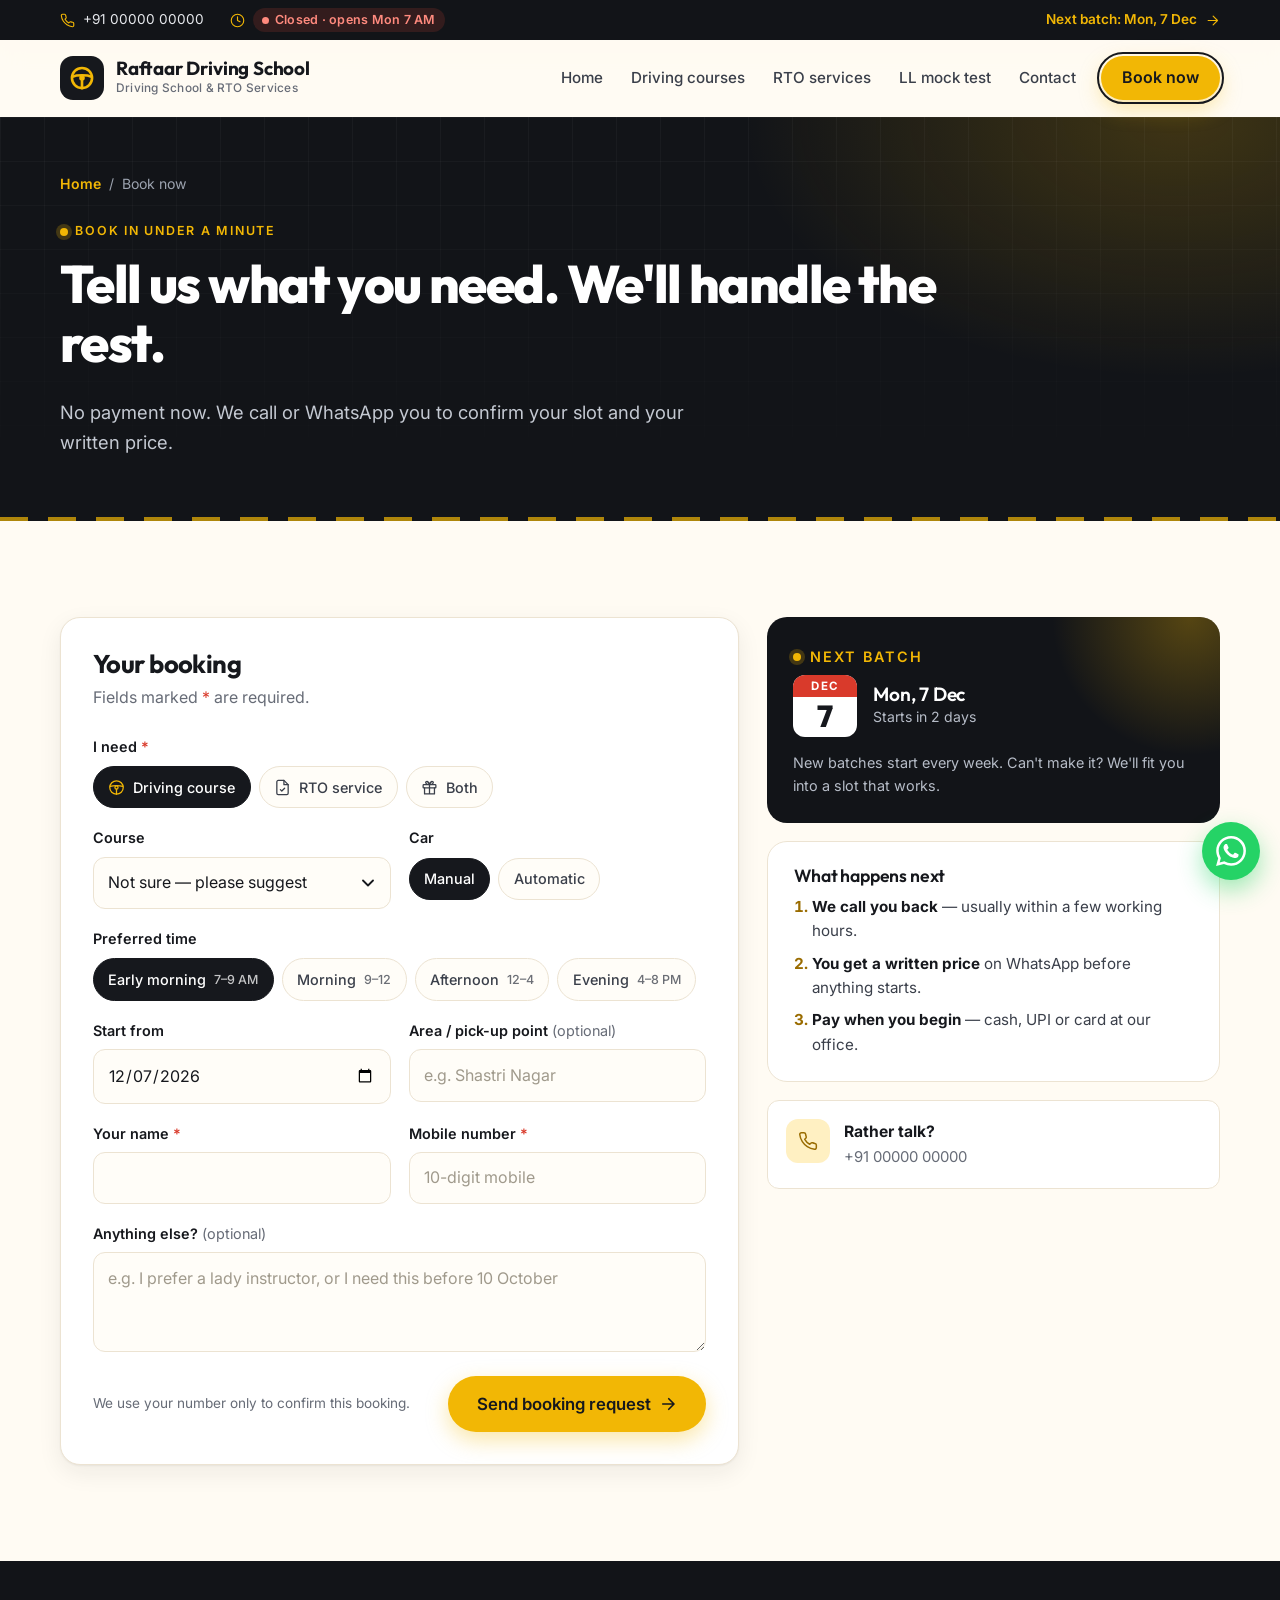
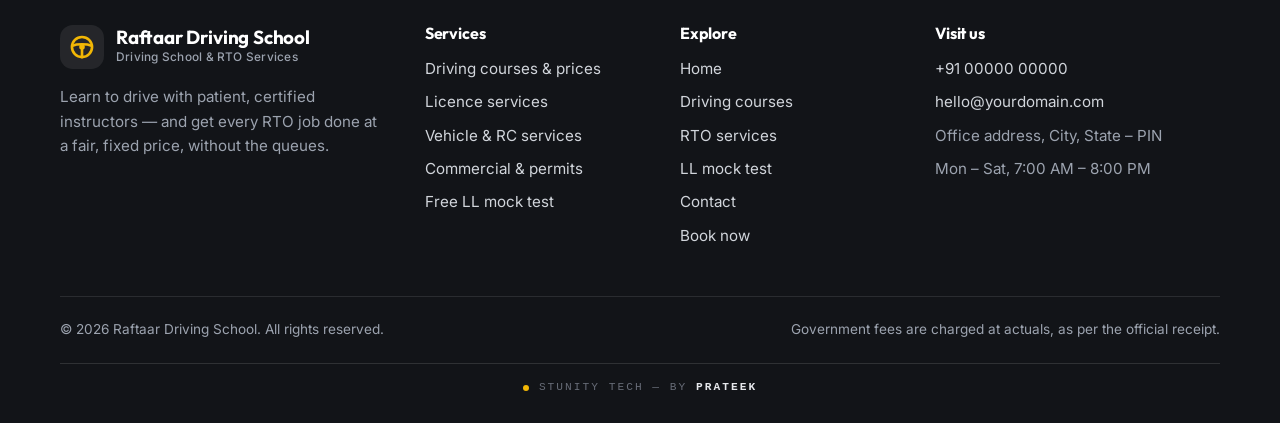
==== book.html @ 91eaf5f0 "Driving school & RTO services website Six static pages (home, courses, RTO services, LL mock test, b" ====
<!DOCTYPE html>
<html lang="en">
<head>
  <meta charset="utf-8">
  <meta name="viewport" content="width=device-width, initial-scale=1">
  <title>Book a Course or RTO Service — Raftaar Driving School</title>
  <meta name="description" content="Book driving lessons or an RTO service in under a minute. Choose your course, time slot and start date — we confirm on WhatsApp.">
  <meta name="theme-color" content="#121418">
  <link rel="icon" href="assets/favicon.svg" type="image/svg+xml">
  <link rel="preconnect" href="https://fonts.googleapis.com">
  <link rel="preconnect" href="https://fonts.gstatic.com" crossorigin>
  <link href="https://fonts.googleapis.com/css2?family=Inter:wght@400;500;600&family=Outfit:wght@500;600;700;800&display=swap" rel="stylesheet">
  <link rel="stylesheet" href="css/styles.css">
  <script>document.documentElement.className += ' js';</script>
  <script src="js/config.js"></script>
  <script src="js/main.js" defer></script>
</head>
<body data-page="book">
<script src="js/layout.js"></script>

<main id="main">

  <section class="page-hero">
    <div class="container">
      <p class="crumbs"><a href="index.html">Home</a><span>/</span><span>Book now</span></p>
      <p class="eyebrow on-dark"><span class="dot"></span>Book in under a minute</p>
      <h1>Tell us what you need. We'll handle the rest.</h1>
      <p class="lead">No payment now. We call or WhatsApp you to confirm your slot and your written price.</p>
    </div>
  </section>

  <section class="section">
    <div class="container book-grid">
      <form class="form-card" id="book-form" data-lead-form data-form-name="Booking request">
        <h2>Your booking</h2>
        <p>Fields marked <span class="req">*</span> are required.</p>
        <p class="prefill-note" id="prefill" hidden></p>

        <div class="form-grid">
          <fieldset class="field full" data-label="I need">
            <legend>I need <span class="req">*</span></legend>
            <div class="pills">
              <label class="pill"><input type="radio" name="need" value="Driving course" data-need="course" checked><svg class="icon"><use href="#i-wheel"/></svg>Driving course</label>
              <label class="pill"><input type="radio" name="need" value="RTO service" data-need="rto"><svg class="icon"><use href="#i-doc"/></svg>RTO service</label>
              <label class="pill"><input type="radio" name="need" value="Course + RTO work" data-need="both"><svg class="icon"><use href="#i-gift"/></svg>Both</label>
            </div>
          </fieldset>

          <div class="field" data-show-for="course both">
            <label for="b-course-sel">Course</label>
            <select id="b-course-sel" name="course" data-label="Course">
              <option value="Not sure — please suggest">Not sure — please suggest</option>
            </select>
          </div>

          <fieldset class="field" data-show-for="course both" data-label="Car">
            <legend>Car</legend>
            <div class="pills">
              <label class="pill"><input type="radio" name="car" value="Manual" checked>Manual</label>
              <label class="pill"><input type="radio" name="car" value="Automatic">Automatic</label>
            </div>
          </fieldset>

          <div class="field full" data-show-for="rto both">
            <label for="b-service-sel">RTO service</label>
            <select id="b-service-sel" name="service" data-label="RTO service">
              <option value="Not sure — please advise">Not sure — please advise</option>
            </select>
          </div>

          <fieldset class="field full" data-show-for="course both" data-label="Preferred time">
            <legend>Preferred time</legend>
            <div class="pills">
              <label class="pill"><input type="radio" name="slot" value="Early morning (7–9 AM)" checked>Early morning <small>7–9 AM</small></label>
              <label class="pill"><input type="radio" name="slot" value="Morning (9 AM–12 PM)">Morning <small>9–12</small></label>
              <label class="pill"><input type="radio" name="slot" value="Afternoon (12–4 PM)">Afternoon <small>12–4</small></label>
              <label class="pill"><input type="radio" name="slot" value="Evening (4–8 PM)">Evening <small>4–8 PM</small></label>
            </div>
          </fieldset>

          <div class="field" data-show-for="course both">
            <label for="b-date">Start from</label>
            <input type="date" id="b-date" name="start" data-label="Start from">
          </div>

          <div class="field">
            <label for="b-area">Area / pick-up point <span class="opt-label">(optional)</span></label>
            <input type="text" id="b-area" name="area" data-label="Area" placeholder="e.g. Shastri Nagar" autocomplete="address-level3">
          </div>

          <div class="field">
            <label for="b-name">Your name <span class="req">*</span></label>
            <input type="text" id="b-name" name="name" data-label="Name" required autocomplete="name">
          </div>

          <div class="field">
            <label for="b-phone">Mobile number <span class="req">*</span></label>
            <input type="tel" id="b-phone" name="phone" data-label="Mobile" required pattern="[0-9+\s\-]{10,15}" placeholder="10-digit mobile" autocomplete="tel" inputmode="tel">
          </div>

          <div class="field full">
            <label for="b-extra">Anything else? <span class="opt-label">(optional)</span></label>
            <textarea id="b-extra" name="notes" data-label="Notes" placeholder="e.g. I prefer a lady instructor, or I need this before 10 October"></textarea>
          </div>
        </div>

        <input type="text" name="_gotcha" class="hp" tabindex="-1" autocomplete="off" aria-hidden="true">

        <div class="form-foot">
          <p class="form-privacy">We use your number only to confirm this booking.</p>
          <button type="submit" class="btn btn-amber btn-lg">Send booking request <svg class="icon"><use href="#i-arrow"/></svg></button>
        </div>
        <div class="form-status" role="status" hidden></div>
      </form>

      <aside class="book-side">
        <div class="batch-card">
          <p class="eyebrow on-dark"><span class="dot"></span>Next batch</p>
          <div class="batch-date">
            <div class="cal"><span data-batch="month">Sep</span><strong data-batch="day">21</strong></div>
            <div><h3 data-batch="label">Mon, 21 Sep</h3><p data-batch="countdown">Starts soon</p></div>
          </div>
          <p>New batches start every week. Can't make it? We'll fit you into a slot that works.</p>
        </div>

        <div class="next-steps">
          <h3>What happens next</h3>
          <ol>
            <li><strong>We call you back</strong> — usually within a few working hours.</li>
            <li><strong>You get a written price</strong> on WhatsApp before anything starts.</li>
            <li><strong>Pay when you begin</strong> — cash, UPI or card at our office.</li>
          </ol>
        </div>

        <a class="contact-card" data-href="tel" href="contact.html">
          <span class="ci"><svg class="icon"><use href="#i-phone"/></svg></span>
          <span><strong>Rather talk?</strong><span data-text="phone">+91 00000 00000</span></span>
        </a>
      </aside>
    </div>
  </section>

</main>

<script>SiteLayout.renderFooter();</script>
</body>
</html>
---- css/styles.css ----
/* ==========================================================================
   Driving school & RTO services — styles
   ========================================================================== */

:root {
  --ink: #16181D;
  --ink-2: #3A3F4A;
  --muted: #676C77;
  --night: #121418;
  --night-2: #1C1F25;
  --bg: #FFFBF3;
  --surface: #FFFFFF;
  --cream: #FFF4DF;
  --line: #ECE3D2;
  --amber: #F2B705;
  --amber-hover: #FFC726;
  --amber-600: #9A6C00;
  --amber-soft: #FFF0C2;
  --go: #1E8E4F;
  --go-soft: #E4F5EA;
  --stop: #D93A2B;
  --stop-soft: #FDE7E3;
  --radius: 20px;
  --radius-sm: 12px;
  --shadow: 0 1px 2px rgba(22, 24, 29, .05), 0 8px 24px rgba(22, 24, 29, .07);
  --shadow-lg: 0 24px 60px rgba(22, 24, 29, .18);
  --font-head: "Outfit", system-ui, -apple-system, "Segoe UI", Roboto, sans-serif;
  --font-body: "Inter", system-ui, -apple-system, "Segoe UI", Roboto, sans-serif;
  --mono: ui-monospace, "SFMono-Regular", Consolas, "Liberation Mono", monospace;
  --line-soft: rgba(255, 255, 255, .12);
  --header-h: 76px;
  /* Two curves carry the site: one for reveals, one (with a small overshoot) for touch. */
  --ease-out: cubic-bezier(.22, .8, .24, 1);
  --ease-touch: cubic-bezier(.34, 1.4, .64, 1);
}

*, *::before, *::after { box-sizing: border-box; }
[hidden] { display: none !important; }

html { scroll-padding-top: calc(var(--header-h) + 16px); }
html.ready { scroll-behavior: smooth; }

body {
  margin: 0;
  font-family: var(--font-body);
  font-size: 16px;
  line-height: 1.6;
  color: var(--ink-2);
  background: var(--bg);
  -webkit-font-smoothing: antialiased;
  text-rendering: optimizeLegibility;
}

img, svg { display: block; max-width: 100%; }
a { color: inherit; }
p { margin: 0 0 1em; }
button { font: inherit; color: inherit; }

h1, h2, h3, h4 {
  font-family: var(--font-head);
  color: var(--ink);
  line-height: 1.12;
  margin: 0 0 .5em;
  letter-spacing: -.01em;
}
h1 { font-size: clamp(2.4rem, 5.4vw, 4.1rem); font-weight: 800; letter-spacing: -.03em; }
h2 { font-size: clamp(1.9rem, 3.6vw, 2.75rem); font-weight: 700; letter-spacing: -.022em; }
h2 em { font-style: normal; color: var(--amber-600); }
h3 { font-size: 1.2rem; font-weight: 600; }

.container { width: 100%; max-width: 1200px; margin-inline: auto; padding-inline: 20px; }
.sr-only { position: absolute; width: 1px; height: 1px; overflow: hidden; clip: rect(0 0 0 0); white-space: nowrap; }

.icon {
  width: 20px; height: 20px; flex: none;
  fill: none; stroke: currentColor; stroke-width: 1.8;
  stroke-linecap: round; stroke-linejoin: round;
}

.skip-link {
  position: absolute; left: 12px; top: -60px; z-index: 100;
  background: var(--ink); color: #fff; padding: 10px 16px; border-radius: 10px;
  text-decoration: none; font-weight: 600;
}
.skip-link:focus { top: 12px; }

:focus-visible { outline: 3px solid var(--amber); outline-offset: 3px; border-radius: 6px; }

/* ---------- Buttons ---------- */
.btn {
  display: inline-flex; align-items: center; justify-content: center; gap: .5em;
  padding: .75em 1.25em; border-radius: 999px; border: 2px solid transparent;
  font: 600 1rem/1.2 var(--font-body); text-decoration: none; cursor: pointer;
  transition: transform .25s var(--ease-touch), box-shadow .2s ease, background-color .2s ease, color .2s ease, border-color .2s ease;
}
.btn .icon { width: 18px; height: 18px; stroke-width: 2.2; transition: transform .25s var(--ease-touch); }
.btn:hover { transform: translateY(-2px); }
.btn:hover .icon:last-child { transform: translateX(3px); }
.btn:active { transform: scale(.97); }
.btn-amber { background: var(--amber); color: var(--ink); box-shadow: 0 8px 22px rgba(242, 183, 5, .35); }
.btn-amber:hover { background: var(--amber-hover); box-shadow: 0 12px 28px rgba(242, 183, 5, .45); }
.btn-ghost { background: transparent; color: var(--ink); border-color: var(--ink); }
.btn-ghost:hover { background: var(--ink); color: #fff; }
.btn-dark { background: var(--ink); color: #fff; }
.btn-dark:hover { background: #2A2E36; }
.btn-ghost-light { border-color: rgba(255, 255, 255, .4); color: #fff; background: transparent; }
.btn-ghost-light:hover { background: #fff; color: var(--ink); border-color: #fff; }
.btn-wa { background: #25D366; color: #06371A; }
.btn-wa:hover { background: #3BE07A; }
.btn-lg { padding: .95em 1.6em; font-size: 1.05rem; }
.btn-sm { padding: .5em .95em; font-size: .9rem; }
.btn-block { width: 100%; }
.btn[disabled] { opacity: .6; cursor: progress; transform: none; }

/* ---------- Eyebrow ---------- */
.eyebrow {
  display: inline-flex; align-items: center; gap: .6em;
  margin: 0 0 1rem; font: 600 .78rem/1 var(--font-body);
  letter-spacing: .14em; text-transform: uppercase; color: var(--amber-600);
}
.eyebrow .dot { width: 8px; height: 8px; border-radius: 50%; background: var(--amber); box-shadow: 0 0 0 4px var(--amber-soft); }
.eyebrow.on-dark { color: var(--amber); }
.eyebrow.on-dark .dot { box-shadow: 0 0 0 4px rgba(242, 183, 5, .22); }

/* ---------- Top bar ---------- */
.topbar { background: var(--night); color: #B6BCC7; font-size: .85rem; overflow: hidden; }
.topbar-inner { display: flex; align-items: center; gap: 26px; min-height: 40px; }
.topbar-inner > * { display: inline-flex; align-items: center; gap: 8px; }
.topbar a { text-decoration: none; color: #E6E8EC; }
.topbar a:hover { color: var(--amber); }
.topbar .icon { width: 15px; height: 15px; color: var(--amber); }
.topbar-cta { margin-left: auto; color: var(--amber) !important; font-weight: 600; }

.open-status .live {
  display: inline-flex; white-space: nowrap; align-items: center; gap: 6px; padding: 2px 9px; border-radius: 999px;
  font-weight: 600; font-size: .78rem; letter-spacing: .02em;
}
.open-status .live::before { content: ""; width: 7px; height: 7px; border-radius: 50%; background: currentColor; }
.live.is-open { background: rgba(43, 212, 107, .14); color: #52E08A; }
.live.is-open::before { animation: pulse 2.4s ease-out infinite; }
.live.is-closed { background: rgba(255, 77, 61, .14); color: #FF8A7E; }
@keyframes pulse { 0% { box-shadow: 0 0 0 0 rgba(82, 224, 138, .7); } 60%, 100% { box-shadow: 0 0 0 7px rgba(82, 224, 138, 0); } }

/* ---------- Header ---------- */
.site-header {
  position: sticky; top: 0; z-index: 50;
  background: rgba(255, 251, 243, .88);
  -webkit-backdrop-filter: saturate(1.4) blur(12px);
  backdrop-filter: saturate(1.4) blur(12px);
  border-bottom: 1px solid transparent;
  transition: border-color .2s, box-shadow .2s;
}
.site-header.scrolled { border-bottom-color: var(--line); box-shadow: 0 4px 20px rgba(22, 24, 29, .06); }
.header-inner { display: flex; align-items: center; gap: 16px; height: var(--header-h); }

.brand { display: inline-flex; align-items: center; gap: 12px; text-decoration: none; margin-right: auto; min-width: 0; }
.brand-mark { width: 44px; height: 44px; flex: none; display: grid; place-items: center; border-radius: 13px; background: var(--ink); color: var(--amber); }
.brand-mark svg { width: 28px; height: 28px; transition: transform .6s var(--ease-touch); }
.brand:hover .brand-mark svg { transform: rotate(-35deg); }
.brand-text { display: flex; flex-direction: column; min-width: 0; }
.brand-name { font: 700 1.18rem/1.1 var(--font-head); color: var(--ink); letter-spacing: -.01em; white-space: nowrap; overflow: hidden; text-overflow: ellipsis; }
.brand-sub { font-size: .74rem; font-weight: 500; color: var(--muted); letter-spacing: .02em; white-space: nowrap; }

.nav { display: flex; align-items: center; gap: 2px; }
.nav a:not(.btn) {
  padding: .5em .85em; border-radius: 999px; text-decoration: none;
  font-weight: 500; font-size: .95rem; color: var(--ink-2);
  transition: background-color .15s, color .15s;
}
.nav a:not(.btn):hover { background: var(--cream); color: var(--ink); }
.nav a[aria-current="page"]:not(.btn) { background: var(--amber-soft); color: var(--ink); font-weight: 600; }
.nav-cta { margin-left: 10px; padding: .65em 1.2em; }
.nav-cta[aria-current="page"] { outline: 2px solid var(--ink); outline-offset: 2px; }

.menu-toggle {
  display: none; width: 44px; height: 44px; padding: 0;
  flex-direction: column; justify-content: center; align-items: center; gap: 5px;
  border: 1px solid var(--line); border-radius: 12px; background: var(--surface); cursor: pointer;
}
.menu-toggle span { width: 20px; height: 2px; border-radius: 2px; background: var(--ink); transition: transform .2s, opacity .2s; }
.nav-open .menu-toggle span:nth-child(1) { transform: translateY(7px) rotate(45deg); }
.nav-open .menu-toggle span:nth-child(2) { opacity: 0; }
.nav-open .menu-toggle span:nth-child(3) { transform: translateY(-7px) rotate(-45deg); }

/* ---------- Hero (dark, home) ---------- */
.hero {
  position: relative; overflow: hidden;
  padding-block: 68px 60px; color: #C4C9D2;
  background:
    radial-gradient(760px 520px at 82% 8%, rgba(242, 183, 5, .2) 0%, rgba(242, 183, 5, 0) 62%),
    radial-gradient(600px 400px at 0% 100%, rgba(242, 183, 5, .08) 0%, rgba(242, 183, 5, 0) 70%),
    var(--night);
}
.hero::before {
  content: ""; position: absolute; inset: 0; pointer-events: none;
  background-image:
    linear-gradient(rgba(255, 255, 255, .035) 1px, transparent 1px),
    linear-gradient(90deg, rgba(255, 255, 255, .035) 1px, transparent 1px);
  background-size: 44px 44px;
  -webkit-mask-image: linear-gradient(180deg, #000 0%, transparent 80%);
  mask-image: linear-gradient(180deg, #000 0%, transparent 80%);
}
.hero h1 { color: #fff; }
.hero-grid { position: relative; display: grid; grid-template-columns: 1.05fr .95fr; gap: 48px; align-items: center; }

.hl {
  color: var(--amber);
  background: linear-gradient(180deg, transparent 88%, rgba(242, 183, 5, .35) 88%);
  -webkit-box-decoration-break: clone; box-decoration-break: clone;
}
.lead { font-size: 1.15rem; max-width: 34em; }
.hero .lead { color: #C4C9D2; }
.hero-actions { display: flex; flex-wrap: wrap; gap: 12px; margin: 30px 0 26px; }
.hero-points { list-style: none; padding: 0; margin: 0; display: flex; flex-wrap: wrap; gap: 10px 22px; color: #E6E8EC; font-weight: 500; font-size: .95rem; }
.hero-points li { display: inline-flex; align-items: center; gap: 8px; }
.hero-points .icon { width: 20px; height: 20px; padding: 3px; border-radius: 50%; background: rgba(43, 212, 107, .16); color: #52E08A; stroke-width: 3; }

.hero-art { position: relative; }
.scene { width: 100%; height: auto; }

/* One 8 s timeline drives the whole scene: green (car pulls away and cruises),
   amber (car brakes), red (car waits — the rest beat). Keyframe percentages
   below are shared, so the signal, lane markings, wheels and brake light
   stay in step. */
.scene .lane { stroke-dasharray: 24 16; animation: road 8s infinite; }
.scene .spin { transform-box: fill-box; transform-origin: center; animation: roll 8s infinite; }
.scene .sig-g { animation: sig-g 8s infinite; }
.scene .sig-a { animation: sig-a 8s infinite; }
.scene .sig-r { animation: sig-r 8s infinite; }
.scene .brake { animation: brake 8s infinite; }
.scene .wins rect { animation: twinkle 9s infinite; }
.scene .wins rect:nth-child(3n) { animation-delay: -3s; }
.scene .wins rect:nth-child(3n+1) { animation-delay: -6s; }

/* Lane period is 40 (24 + 16); 480 is twelve periods, so the loop never jumps. */
@keyframes road {
  0% { stroke-dashoffset: 0; animation-timing-function: cubic-bezier(.34, 0, .67, .34); }
  10% { stroke-dashoffset: 40; animation-timing-function: linear; }
  60% { stroke-dashoffset: 440; animation-timing-function: cubic-bezier(.33, .66, .66, 1); }
  70%, 100% { stroke-dashoffset: 480; }
}
@keyframes roll {
  0% { transform: rotate(0); animation-timing-function: cubic-bezier(.34, 0, .67, .34); }
  10% { transform: rotate(120deg); animation-timing-function: linear; }
  60% { transform: rotate(1320deg); animation-timing-function: cubic-bezier(.33, .66, .66, 1); }
  70%, 100% { transform: rotate(1440deg); }
}
@keyframes sig-g { 0%, 51% { opacity: 1; } 52%, 100% { opacity: 0; } }
@keyframes sig-a { 0%, 51% { opacity: 0; } 52%, 63% { opacity: 1; } 64%, 100% { opacity: 0; } }
@keyframes sig-r { 0%, 63% { opacity: 0; } 64%, 99% { opacity: 1; } 100% { opacity: 0; } }
@keyframes brake { 0%, 56% { opacity: 0; } 62%, 97% { opacity: 1; } 100% { opacity: 0; } }
@keyframes twinkle { 0%, 80%, 100% { opacity: .85; } 86% { opacity: .15; } 92% { opacity: .85; } }

.badge {
  position: absolute; display: flex; align-items: center; gap: 12px;
  padding: 11px 16px 11px 11px; border-radius: 16px; background: var(--surface);
  box-shadow: 0 24px 50px rgba(0, 0, 0, .4); color: var(--ink); font-weight: 600; font-size: .9rem; line-height: 1.25;
  animation: float 6s ease-in-out infinite;
}
.badge small { display: block; margin-top: 2px; font-weight: 500; font-size: .78rem; color: var(--muted); }
.b-icon { width: 38px; height: 38px; flex: none; display: grid; place-items: center; border-radius: 11px; background: var(--go-soft); color: var(--go); }
.b-icon-amber { background: var(--amber-soft); color: var(--amber-600); }
.badge-1 { left: -8px; top: 6%; }
.badge-2 { right: 0; bottom: -3%; animation-delay: -3s; }
@keyframes float { 50% { transform: translateY(-8px); } }

.stats {
  position: relative; display: grid; grid-template-columns: repeat(4, 1fr);
  margin: 52px 0 0; border-radius: var(--radius);
  background: rgba(255, 255, 255, .04); border: 1px solid var(--line-soft);
}
.stat { display: flex; flex-direction: column-reverse; padding: 22px 26px; border-left: 1px solid var(--line-soft); }
.stat:first-child { border-left: 0; }
.stat dd { margin: 0; font: 800 2.1rem/1.1 var(--font-head); color: #fff; letter-spacing: -.02em; font-variant-numeric: tabular-nums; }
.stat dt { font-size: .9rem; color: #9CA3AF; margin-top: 4px; }

/* ---------- Ticker ---------- */
.ticker { overflow: hidden; background: var(--amber); color: var(--ink); border-block: 1px solid #D9A300; }
.ticker-track { display: flex; width: max-content; animation: ticker 48s linear infinite; }
.ticker:hover .ticker-track { animation-play-state: paused; }
.ticker ul { display: flex; list-style: none; margin: 0; padding: 0; }
.ticker li { display: flex; align-items: center; gap: 22px; padding: 14px 0 14px 22px; font: 600 .98rem/1 var(--font-head); white-space: nowrap; }
.ticker li::after { content: ""; width: 7px; height: 7px; border-radius: 2px; background: var(--ink); transform: rotate(45deg); }
@keyframes ticker { to { transform: translateX(-50%); } }

/* ---------- Sections ---------- */
.section { padding-block: 96px; }
.section-tight { padding-block: 24px 96px; }
.section-alt { background: var(--surface); border-block: 1px solid var(--line); }
.section-head { max-width: 720px; margin-bottom: 48px; }
.section-head.center { text-align: center; margin-inline: auto; }
.section-head > p:last-child:not(.eyebrow) { font-size: 1.08rem; color: var(--muted); margin: 0; }
.section-foot { display: flex; justify-content: center; margin-top: 36px; }

.ticks { list-style: none; padding: 0; margin: 0; display: grid; gap: 8px; font-size: .95rem; }
.ticks li { position: relative; padding-left: 26px; }
.ticks li::before {
  content: ""; position: absolute; left: 3px; top: .45em;
  width: 11px; height: 6px; border-left: 2px solid var(--go); border-bottom: 2px solid var(--go);
  transform: rotate(-45deg);
}

/* ---------- Pillars ---------- */
.pillars { display: grid; grid-template-columns: 1fr 1fr; gap: 22px; }
.pillar {
  position: relative; overflow: hidden; display: flex; flex-direction: column;
  padding: 36px; border-radius: 26px; transition: transform .3s var(--ease-out), box-shadow .3s ease;
}
.pillar:hover { transform: translateY(-4px); box-shadow: var(--shadow-lg); }
.pillar h3 { font-size: 1.7rem; font-weight: 700; }
.pillar > p { font-size: 1.02rem; }
.pillar .ticks { margin-bottom: 30px; }
.pillar-icon { width: 58px; height: 58px; margin-bottom: 22px; display: grid; place-items: center; border-radius: 16px; }
.pillar-icon .icon { width: 30px; height: 30px; }
.pillar-dark { background: var(--night); color: #C4C9D2; }
.pillar-dark::before { content: ""; position: absolute; width: 420px; height: 420px; right: -160px; top: -200px; border-radius: 50%; background: radial-gradient(circle, rgba(242, 183, 5, .25), transparent 65%); }
.pillar-dark h3 { color: #fff; }
.pillar-dark .pillar-icon { background: rgba(242, 183, 5, .14); color: var(--amber); }
.pillar-dark .ticks li::before { border-color: #52E08A; }
.pillar-light { background: linear-gradient(160deg, #FFF6DA, #FFEBB0); color: var(--ink-2); border: 1px solid #F2DC9C; }
.pillar-light .pillar-icon { background: var(--ink); color: var(--amber); }
.pillar-foot { position: relative; margin-top: auto; display: flex; align-items: center; justify-content: space-between; flex-wrap: wrap; gap: 14px; }
.from { font-size: .92rem; }
.from strong { display: block; font: 800 1.7rem/1.1 var(--font-head); color: var(--ink); }
.pillar-dark .from strong { color: #fff; }

/* ---------- Comparison ---------- */
.compare-wrap { display: grid; grid-template-columns: .8fr 1.2fr; gap: 56px; align-items: center; }
.compare-intro > p:not(.eyebrow) { font-size: 1.08rem; color: var(--muted); }
.promise {
  display: flex; gap: 16px; margin-top: 28px; padding: 22px 24px; border-radius: var(--radius);
  background: var(--night); color: #D5D9E0;
}
.promise .icon { width: 30px; height: 30px; color: var(--amber); }
.promise p { margin: 0; font-size: 1.02rem; font-style: italic; }

.compare { overflow-x: auto; border-radius: var(--radius); border: 1px solid var(--line); background: var(--bg); }
.compare table { width: 100%; min-width: 560px; border-collapse: collapse; font-size: .93rem; }
.compare th, .compare td { padding: 16px 16px; text-align: left; border-bottom: 1px solid var(--line); vertical-align: middle; }
.compare tbody tr:last-child > * { border-bottom: 0; }
.compare thead th { font: 600 .8rem/1.3 var(--font-body); letter-spacing: .06em; text-transform: uppercase; color: var(--muted); }
.compare tbody th { font-weight: 600; color: var(--ink); }
.compare td { color: var(--ink-2); }
.compare .us { background: var(--night); color: #fff; font-weight: 600; }
.compare thead .us { color: var(--amber); border-radius: 0; }
.compare td.us { border-bottom-color: rgba(255, 255, 255, .08); }
.mark { display: inline-block; width: 18px; height: 18px; margin-right: 8px; vertical-align: -4px; border-radius: 50%; position: relative; }
.mark.ok { background: var(--go-soft); }
.mark.ok::after { content: ""; position: absolute; left: 5px; top: 5px; width: 8px; height: 4px; border-left: 2px solid var(--go); border-bottom: 2px solid var(--go); transform: rotate(-45deg); }
.us .mark.ok { background: rgba(82, 224, 138, .18); }
.us .mark.ok::after { border-color: #52E08A; }
.mark.no { background: var(--stop-soft); }
.mark.no::before, .mark.no::after { content: ""; position: absolute; left: 4px; top: 8px; width: 10px; height: 2px; background: var(--stop); transform: rotate(45deg); }
.mark.no::after { transform: rotate(-45deg); }
.mark.mid { background: var(--amber-soft); }
.mark.mid::after { content: ""; position: absolute; left: 4px; top: 8px; width: 10px; height: 2px; background: var(--amber-600); }

/* ---------- Journey ---------- */
.journey { list-style: none; margin: 0; padding: 0; display: grid; grid-template-columns: repeat(5, 1fr); gap: 16px; position: relative; }
.journey::before {
  content: ""; position: absolute; left: 24px; right: 24px; top: 23px; height: 2px;
  background: repeating-linear-gradient(90deg, var(--amber) 0 14px, transparent 14px 24px);
}
.journey li { position: relative; padding-top: 64px; }
.journey li::before {
  content: ""; position: absolute; left: 0; top: 0; width: 48px; height: 48px; border-radius: 50%;
  background: var(--surface) url("data:image/svg+xml,%3Csvg xmlns='http://www.w3.org/2000/svg' viewBox='0 0 24 24'%3E%3Ccircle cx='12' cy='12' r='9.5' fill='none' stroke='%2316181D' stroke-width='2'/%3E%3Ccircle cx='12' cy='12' r='2.2' fill='%2316181D'/%3E%3Cpath d='M3.2 10.5C6 9.4 9 9.2 12 9.2s6 .2 8.8 1.3M12 14.2v7.3' fill='none' stroke='%2316181D' stroke-width='2' stroke-linecap='round'/%3E%3C/svg%3E") center / 24px no-repeat;
  border: 2px solid var(--amber); box-shadow: 0 0 0 6px var(--bg);
}
.journey li:last-child::before { background-color: var(--amber); }
.j-when { display: inline-block; margin-bottom: 10px; padding: .25em .7em; border-radius: 999px; background: var(--ink); color: var(--amber); font: 700 .78rem/1.3 var(--font-body); letter-spacing: .04em; }
.journey h3 { font-size: 1.08rem; margin-bottom: .35em; }
.journey p { margin: 0; font-size: .93rem; color: var(--muted); }

/* ---------- Quick quiz teaser ---------- */
.quiz-teaser {
  position: relative; overflow: hidden; display: grid; grid-template-columns: auto 1fr; gap: 48px; align-items: center;
  padding: 48px; border-radius: 28px; background: var(--night); color: #C4C9D2;
}
.quiz-teaser::before { content: ""; position: absolute; width: 520px; height: 520px; left: -200px; bottom: -320px; border-radius: 50%; background: radial-gradient(circle, rgba(242, 183, 5, .22), transparent 65%); }
.quiz-teaser h2 { color: #fff; font-size: clamp(1.6rem, 3vw, 2.2rem); }
.qt-sign { position: relative; width: 200px; }
.qt-sign svg { width: 100%; filter: drop-shadow(0 18px 30px rgba(0, 0, 0, .45)); animation: sway 7s ease-in-out infinite; transform-origin: 50% 100%; }
@keyframes sway { 0%, 70%, 100% { transform: rotate(0); } 78% { transform: rotate(-3deg); } 88% { transform: rotate(2deg); } }
.qt-body { position: relative; }
.qt-options { display: flex; flex-wrap: wrap; gap: 10px; margin: 6px 0 14px; }
.qt-opt, .opt {
  padding: .75em 1.1em; border-radius: 14px; cursor: pointer; text-align: left;
  border: 1.5px solid rgba(255, 255, 255, .16); background: rgba(255, 255, 255, .05); color: #fff; font-weight: 500;
  transition: transform .25s var(--ease-touch), background-color .2s, border-color .2s;
}
.qt-opt:hover:not([disabled]), .opt:hover:not([disabled]) { border-color: var(--amber); transform: translateY(-2px); }
.qt-opt[disabled], .opt[disabled] { cursor: default; }
.is-right { background: rgba(43, 212, 107, .18) !important; border-color: #2BD46B !important; }
.is-wrong { background: rgba(255, 77, 61, .16) !important; border-color: #FF4D3D !important; animation: shake .4s; }
@keyframes shake { 20%, 60% { transform: translateX(-4px); } 40%, 80% { transform: translateX(4px); } }
.qt-result { min-height: 1.6em; margin-bottom: 18px; font-weight: 600; color: #fff; }

/* ---------- FAQ ---------- */
.faq { max-width: 820px; margin-inline: auto; }
.faq details { border-bottom: 1px solid var(--line); }
.faq summary {
  position: relative; padding: 20px 52px 20px 0; cursor: pointer; list-style: none;
  font: 600 1.1rem/1.4 var(--font-head); color: var(--ink);
}
.faq summary::-webkit-details-marker { display: none; }
.faq summary::after {
  content: "+"; position: absolute; right: 4px; top: 50%; transform: translateY(-50%);
  width: 32px; height: 32px; display: grid; place-items: center; border-radius: 50%;
  background: var(--cream); color: var(--ink); font: 500 1.3rem/1 var(--font-body);
  transition: background-color .2s, transform .3s var(--ease-touch);
}
.faq details[open] summary::after { content: "−"; background: var(--amber); transform: translateY(-50%) rotate(180deg); }
.faq details p { margin: 0; padding: 0 52px 22px 0; color: var(--muted); }

/* ---------- CTA band ---------- */
.cta-band { position: relative; overflow: hidden; padding-block: 76px; background: var(--night); }
.cta-band::before {
  content: ""; position: absolute; width: 560px; height: 560px; right: -180px; top: -300px;
  border-radius: 50%; background: radial-gradient(circle, rgba(242, 183, 5, .3), transparent 65%);
}
.cta-band::after {
  content: ""; position: absolute; left: 0; right: 0; bottom: 0; height: 6px;
  background: repeating-linear-gradient(90deg, var(--amber) 0 36px, transparent 36px 60px); opacity: .8;
}
.cta-inner { position: relative; display: flex; align-items: center; justify-content: space-between; flex-wrap: wrap; gap: 28px; }
.cta-band h2 { color: #fff; margin-bottom: .3em; }
.cta-band p { margin: 0; color: #B6BCC7; font-size: 1.08rem; max-width: 36em; }
.cta-actions { display: flex; flex-wrap: wrap; gap: 12px; }

/* ---------- Inner page header ---------- */
.page-hero {
  position: relative; overflow: hidden; padding-block: 56px 64px; color: #C4C9D2;
  background:
    radial-gradient(700px 420px at 92% 0%, rgba(242, 183, 5, .2) 0%, rgba(242, 183, 5, 0) 62%),
    var(--night);
}
.page-hero::before {
  content: ""; position: absolute; inset: 0; pointer-events: none;
  background-image:
    linear-gradient(rgba(255, 255, 255, .035) 1px, transparent 1px),
    linear-gradient(90deg, rgba(255, 255, 255, .035) 1px, transparent 1px);
  background-size: 44px 44px;
  -webkit-mask-image: linear-gradient(180deg, #000 0%, transparent 95%);
  mask-image: linear-gradient(180deg, #000 0%, transparent 95%);
}
.page-hero::after {
  content: ""; position: absolute; left: 0; right: 0; bottom: 0; height: 4px;
  background: repeating-linear-gradient(90deg, var(--amber) 0 28px, transparent 28px 48px);
  opacity: .7; animation: lane-crawl 2.4s linear infinite;
}
@keyframes lane-crawl { to { background-position: -96px 0; } }
.page-hero .container { position: relative; }
.page-hero h1 { font-size: clamp(2.1rem, 4.4vw, 3.3rem); max-width: 17em; color: #fff; }
.page-hero .lead { margin: 0; color: #C4C9D2; }
.crumbs { display: flex; align-items: center; gap: 8px; margin-bottom: 22px; font-size: .88rem; color: #9CA3AF; }
.crumbs a { color: var(--amber); font-weight: 600; text-decoration: none; }
.crumbs a:hover { text-decoration: underline; }

/* ---------- Segmented control ---------- */
.seg {
  display: inline-flex; padding: 5px; border-radius: 999px; background: var(--surface);
  border: 1px solid var(--line); box-shadow: var(--shadow); gap: 4px; flex-wrap: wrap;
}
.seg button {
  display: inline-flex; align-items: center; gap: 8px;
  padding: .65em 1.2em; border: 0; border-radius: 999px; cursor: pointer; background: transparent;
  font-weight: 600; font-size: .95rem; color: var(--ink-2); transition: background-color .2s, color .2s;
}
.seg button[aria-pressed="true"] { background: var(--ink); color: #fff; }
.save-pill { padding: .15em .6em; border-radius: 999px; background: var(--go-soft); color: var(--go); font-size: .76rem; font-weight: 700; }
.seg button[aria-pressed="true"] .save-pill { background: var(--amber); color: var(--ink); }

/* ---------- Course cards ---------- */
.course-toolbar { display: flex; justify-content: center; margin-bottom: 36px; }
.course-grid { display: grid; grid-template-columns: repeat(4, 1fr); gap: 18px; align-items: stretch; }
.course {
  position: relative; display: flex; flex-direction: column; padding: 28px 24px 24px;
  border-radius: var(--radius); background: var(--surface); border: 1px solid var(--line);
  transition: transform .3s var(--ease-out), box-shadow .3s ease, border-color .2s;
}
.course:hover { transform: translateY(-4px); box-shadow: var(--shadow-lg); }
.course.popular { background: var(--night); border-color: var(--night); color: #C4C9D2; box-shadow: var(--shadow-lg); }
.course.popular h3, .course.popular .price { color: #fff; }
.course.popular .ticks li::before { border-color: #52E08A; }
.ribbon {
  position: absolute; top: -12px; left: 24px; padding: .3em .8em; border-radius: 999px;
  background: var(--amber); color: var(--ink); font: 700 .74rem/1.3 var(--font-body); letter-spacing: .06em; text-transform: uppercase;
}
.course h3 { font-size: 1.3rem; margin-bottom: .25em; }
.course-meta { font-size: .86rem; color: var(--muted); margin-bottom: 18px; }
.course.popular .course-meta { color: #9CA3AF; }
.price { font: 800 2.4rem/1 var(--font-head); color: var(--ink); letter-spacing: -.02em; font-variant-numeric: tabular-nums; }
.price small { font: 500 .85rem var(--font-body); color: var(--muted); letter-spacing: 0; }
.price-note { min-height: 1.4em; margin: 6px 0 16px; font-size: .82rem; color: var(--go); font-weight: 600; }
.course.popular .price-note { color: #52E08A; }
.course > p { font-size: .93rem; }
.course .ticks { margin-bottom: 22px; font-size: .9rem; }
.course .btn { margin-top: auto; }
.course.popular .btn-ghost { border-color: var(--amber); background: var(--amber); color: var(--ink); }
.bump { animation: bump .45s var(--ease-touch); }
@keyframes bump { 40% { transform: scale(1.08); } }

.includes { display: grid; grid-template-columns: repeat(3, 1fr); gap: 30px 34px; }
.inc h3 { font-size: 1.08rem; margin-bottom: .3em; }
.inc p { margin: 0; color: var(--muted); font-size: .95rem; }
.inc-icon { width: 46px; height: 46px; margin-bottom: 14px; display: grid; place-items: center; border-radius: 13px; background: var(--amber-soft); color: var(--amber-600); }
.inc-icon .icon { width: 24px; height: 24px; }

/* ---------- Plan builder ---------- */
.builder { display: grid; grid-template-columns: 1.25fr .75fr; gap: 28px; align-items: start; }
.builder-form { display: grid; gap: 28px; }
.b-step h3 { display: flex; align-items: center; gap: 12px; font-size: 1.12rem; margin-bottom: 14px; }
.b-num { width: 28px; height: 28px; flex: none; display: grid; place-items: center; border-radius: 50%; background: var(--ink); color: var(--amber); font: 700 .85rem/1 var(--font-head); }
.opt-grid { display: grid; grid-template-columns: repeat(2, 1fr); gap: 10px; }
.opt-card {
  position: relative; display: flex; align-items: center; justify-content: space-between; gap: 12px;
  padding: 14px 16px; border-radius: 14px; cursor: pointer;
  border: 1.5px solid var(--line); background: var(--surface);
  transition: border-color .15s, background-color .15s, transform .25s var(--ease-touch);
}
.opt-card:hover { border-color: #DCC99A; }
.opt-card:active { transform: scale(.98); }
.opt-card input { position: absolute; opacity: 0; pointer-events: none; }
.opt-card strong { display: block; color: var(--ink); font-size: .98rem; }
.opt-card small { color: var(--muted); font-size: .82rem; }
.opt-card .opt-price { font: 700 1rem var(--font-head); color: var(--ink); white-space: nowrap; }
.opt-card:has(input:checked) { border-color: var(--ink); background: var(--amber-soft); box-shadow: inset 0 0 0 1px var(--ink); }
.opt-card:has(input:focus-visible) { outline: 3px solid var(--amber); outline-offset: 2px; }
.opt-card .tick {
  width: 22px; height: 22px; flex: none; border-radius: 7px; border: 1.5px solid #D6CCB6; background: #fff;
  display: grid; place-items: center; transition: background-color .15s, border-color .15s;
}
.opt-card input[type="radio"] ~ .tick { border-radius: 50%; }
.opt-card:has(input:checked) .tick { background: var(--ink); border-color: var(--ink); }
.opt-card:has(input:checked) .tick::after { content: ""; width: 9px; height: 5px; margin-top: -2px; border-left: 2px solid var(--amber); border-bottom: 2px solid var(--amber); transform: rotate(-45deg); }
.opt-main { display: flex; align-items: center; gap: 12px; min-width: 0; }

.switch-card {
  display: flex; align-items: center; gap: 16px; padding: 18px 20px; border-radius: 16px; cursor: pointer;
  background: linear-gradient(160deg, #FFF6DA, #FFEBB0); border: 1px solid #F2DC9C;
}
.switch-card strong { display: block; color: var(--ink); }
.switch-card small { color: var(--ink-2); font-size: .86rem; }
.switch { position: relative; width: 52px; height: 30px; flex: none; }
.switch input { position: absolute; inset: 0; opacity: 0; margin: 0; cursor: pointer; z-index: 1; }
.switch span { position: absolute; inset: 0; border-radius: 999px; background: #D8CDB3; transition: background-color .2s; }
.switch span::after { content: ""; position: absolute; left: 4px; top: 4px; width: 22px; height: 22px; border-radius: 50%; background: #fff; box-shadow: 0 2px 6px rgba(0, 0, 0, .2); transition: transform .3s var(--ease-touch); }
.switch input:checked + span { background: var(--ink); }
.switch input:checked + span::after { transform: translateX(22px); background: var(--amber); }
.switch input:focus-visible + span { outline: 3px solid var(--amber); outline-offset: 2px; }

.summary {
  position: sticky; top: calc(var(--header-h) + 20px);
  padding: 28px; border-radius: var(--radius); background: var(--night); color: #B6BCC7; box-shadow: var(--shadow-lg);
}
.summary h3 { color: #fff; font-size: 1.3rem; }
.sum-lines { list-style: none; margin: 0 0 18px; padding: 0; display: grid; gap: 10px; font-size: .93rem; }
.sum-lines li { display: flex; justify-content: space-between; gap: 12px; }
.sum-lines li span:last-child { color: #fff; font-weight: 600; font-variant-numeric: tabular-nums; white-space: nowrap; }
.sum-lines li.saving span:last-child { color: #52E08A; }
.sum-total { display: flex; align-items: baseline; justify-content: space-between; gap: 12px; padding-top: 18px; border-top: 1px dashed rgba(255, 255, 255, .18); }
.sum-total span { font-size: .9rem; }
.sum-total strong { font: 800 2.3rem/1 var(--font-head); color: var(--amber); letter-spacing: -.02em; font-variant-numeric: tabular-nums; }
.sum-note { margin: 10px 0 22px; font-size: .8rem; color: #8C939F; }
.summary .btn + .btn { margin-top: 10px; }

/* ---------- RTO services ---------- */
.search-box {
  position: relative; max-width: 620px; margin-top: 30px;
}
.search-box .icon { position: absolute; left: 20px; top: 50%; transform: translateY(-50%); width: 22px; height: 22px; color: var(--muted); pointer-events: none; }
.search-box input {
  width: 100%; padding: 1.05em 1.2em 1.05em 3.3em; border-radius: 999px; border: 2px solid transparent;
  background: #fff; color: var(--ink); font: 500 1.05rem var(--font-body); box-shadow: 0 20px 40px rgba(0, 0, 0, .3);
  transition: border-color .2s;
}
.search-box input:focus { outline: none; border-color: var(--amber); }
.search-hints { display: flex; flex-wrap: wrap; gap: 8px; margin-top: 14px; font-size: .85rem; }
.search-hints button { padding: .35em .85em; border-radius: 999px; border: 1px solid rgba(255, 255, 255, .2); background: rgba(255, 255, 255, .05); color: #E6E8EC; cursor: pointer; transition: border-color .15s; }
.search-hints button:hover { border-color: var(--amber); }

.rto-toolbar { display: flex; align-items: center; justify-content: space-between; flex-wrap: wrap; gap: 14px; margin-bottom: 26px; }
.rto-count { margin: 0; color: var(--muted); font-size: .92rem; }
.rto-grid { display: grid; grid-template-columns: repeat(3, 1fr); gap: 16px; }
.svc {
  display: flex; flex-direction: column; padding: 22px; border-radius: 18px;
  background: var(--surface); border: 1px solid var(--line); text-align: left; cursor: pointer;
  transition: transform .3s var(--ease-out), box-shadow .3s ease, border-color .2s;
}
.svc:hover { transform: translateY(-3px); box-shadow: var(--shadow-lg); border-color: transparent; }
.svc-top { display: flex; align-items: center; justify-content: space-between; gap: 10px; margin-bottom: 16px; }
.svc-icon { width: 46px; height: 46px; display: grid; place-items: center; border-radius: 13px; background: var(--amber-soft); color: var(--amber-600); transition: background-color .2s, color .2s; }
.svc:hover .svc-icon { background: var(--ink); color: var(--amber); }
.svc-icon .icon { width: 24px; height: 24px; }
.svc-cat { font-size: .74rem; font-weight: 600; letter-spacing: .08em; text-transform: uppercase; color: var(--muted); }
.svc h3 { font-size: 1.1rem; margin-bottom: .3em; }
.svc p { margin: 0 0 18px; font-size: .9rem; color: var(--muted); }
.svc-foot { margin-top: auto; display: flex; align-items: flex-end; justify-content: space-between; gap: 10px; padding-top: 16px; border-top: 1px dashed var(--line); }
.svc-fee strong { display: block; font: 800 1.35rem/1.1 var(--font-head); color: var(--ink); }
.svc-fee small { font-size: .76rem; color: var(--muted); }
.svc-go { display: inline-flex; align-items: center; gap: 6px; font-size: .86rem; font-weight: 600; color: var(--ink); }
.svc-go .icon { width: 16px; height: 16px; transition: transform .25s var(--ease-touch); }
.svc:hover .svc-go .icon { transform: translateX(3px); }
.chip { display: inline-flex; align-items: center; gap: 5px; padding: .3em .7em; border-radius: 999px; background: var(--cream); color: var(--ink-2); font-size: .78rem; font-weight: 500; }
.chip .icon { width: 13px; height: 13px; }
.chips { display: flex; flex-wrap: wrap; gap: 6px; margin-bottom: 14px; }
mark { background: var(--amber-soft); color: inherit; border-radius: 3px; padding: 0 .1em; }

.empty {
  padding: 40px 24px; border-radius: var(--radius); text-align: center;
  background: var(--surface); border: 1px dashed #DCC99A;
}
.empty h3 { margin-bottom: .3em; }
.empty p { color: var(--muted); }

.how { list-style: none; margin: 0; padding: 0; display: grid; grid-template-columns: repeat(4, 1fr); gap: 18px; counter-reset: how; }
.how li { position: relative; padding: 26px; border-radius: var(--radius); background: var(--bg); border: 1px solid var(--line); }
.how li::before {
  counter-increment: how; content: counter(how, decimal-leading-zero);
  display: block; margin-bottom: 14px;
  font: 800 2.6rem/1 var(--font-head); color: transparent; -webkit-text-stroke: 1.5px var(--amber-600);
}
.how h3 { font-size: 1.08rem; margin-bottom: .3em; }
.how p { margin: 0; color: var(--muted); font-size: .94rem; }

/* Checklist dialog */
.sheet {
  width: min(560px, calc(100% - 24px)); max-height: calc(100dvh - 40px); padding: 0; border: 0;
  border-radius: 24px; background: var(--surface); color: var(--ink-2); box-shadow: 0 40px 100px rgba(0, 0, 0, .35);
}
.sheet::backdrop { background: rgba(18, 20, 24, .6); -webkit-backdrop-filter: blur(4px); backdrop-filter: blur(4px); }
.sheet[open] { animation: sheet-in .4s var(--ease-out); }
.sheet[open]::backdrop { animation: fade-in .3s ease; }
@keyframes sheet-in { from { opacity: 0; transform: translateY(24px) scale(.98); } }
@keyframes fade-in { from { opacity: 0; } }
.sheet-head { position: relative; padding: 28px 28px 22px; background: var(--night); color: #B6BCC7; }
.sheet-head h2 { color: #fff; font-size: 1.6rem; margin: 0 0 .35em; padding-right: 40px; }
.sheet-head p { margin: 0; font-size: .93rem; }
.sheet-close {
  position: absolute; top: 18px; right: 18px; width: 40px; height: 40px; display: grid; place-items: center;
  border: 0; border-radius: 50%; background: rgba(255, 255, 255, .1); color: #fff; cursor: pointer;
}
.sheet-close:hover { background: rgba(255, 255, 255, .2); }
.sheet-facts { display: grid; grid-template-columns: 1fr 1fr; gap: 10px; margin-top: 18px; }
.sheet-facts div { padding: 12px 14px; border-radius: 12px; background: rgba(255, 255, 255, .06); border: 1px solid rgba(255, 255, 255, .1); }
.sheet-facts strong { display: block; font: 700 1.2rem/1.2 var(--font-head); color: #fff; }
.sheet-facts span { font-size: .78rem; }
.sheet-body { padding: 24px 28px 28px; }
.sheet-body h3 { font-size: 1.05rem; display: flex; justify-content: space-between; align-items: baseline; gap: 10px; }
.sheet-body h3 small { font: 500 .85rem var(--font-body); color: var(--muted); }
.progress { height: 8px; margin: 4px 0 16px; border-radius: 8px; background: var(--cream); overflow: hidden; }
.progress i { display: block; height: 100%; width: 0; border-radius: inherit; background: linear-gradient(90deg, var(--amber), var(--go)); transition: width .5s var(--ease-out); }
.doc-list { list-style: none; margin: 0 0 20px; padding: 0; display: grid; gap: 8px; }
.doc-list label {
  display: flex; align-items: center; gap: 12px; padding: 12px 14px; border-radius: 12px; cursor: pointer;
  border: 1.5px solid var(--line); font-size: .94rem; color: var(--ink); transition: border-color .15s, background-color .15s;
}
.doc-list input { width: 20px; height: 20px; margin: 0; flex: none; accent-color: var(--go); }
.doc-list label:has(input:checked) { border-color: var(--go); background: var(--go-soft); }
.doc-list label:has(input:checked) span { text-decoration: line-through; text-decoration-color: rgba(30, 142, 79, .5); color: var(--ink-2); }
.sheet-ready { margin: -6px 0 18px; padding: 12px 14px; border-radius: 12px; background: var(--go-soft); color: #14532D; font-size: .92rem; font-weight: 600; }
.sheet-actions { display: grid; grid-template-columns: 1fr 1fr; gap: 10px; }
.sheet-actions .btn { padding-inline: .8em; }
.sheet-fine { margin: 14px 0 0; font-size: .8rem; color: var(--muted); }
.link-btn { padding: 0; border: 0; background: none; color: var(--amber-600); font-weight: 600; text-decoration: underline; cursor: pointer; }

/* ---------- Mock test ---------- */
.test-shell { max-width: 820px; margin-inline: auto; }
.test-card { padding: 36px; border-radius: 26px; background: var(--night); color: #C4C9D2; box-shadow: var(--shadow-lg); position: relative; overflow: hidden; }
.test-card::before { content: ""; position: absolute; width: 480px; height: 480px; right: -220px; top: -260px; border-radius: 50%; background: radial-gradient(circle, rgba(242, 183, 5, .18), transparent 65%); pointer-events: none; }
.test-card > * { position: relative; }
.test-card h2 { color: #fff; }
.rules { display: grid; grid-template-columns: repeat(3, 1fr); gap: 12px; margin: 26px 0 30px; }
.rules div { padding: 16px 18px; border-radius: 14px; background: rgba(255, 255, 255, .05); border: 1px solid rgba(255, 255, 255, .1); }
.rules strong { display: block; font: 800 1.8rem/1.1 var(--font-head); color: var(--amber); }
.rules span { font-size: .86rem; }
.timed-toggle { display: flex; align-items: center; gap: 12px; margin-bottom: 26px; cursor: pointer; font-size: .95rem; color: #E6E8EC; }
.timed-toggle .switch input + span { background: #3A404B; }
.timed-toggle .switch input:checked + span { background: rgba(242, 183, 5, .4); }

.q-top { display: flex; align-items: center; justify-content: space-between; gap: 16px; margin-bottom: 14px; }
.q-count { font: 600 .9rem var(--font-body); color: #9CA3AF; }
.q-count strong { color: #fff; }
.q-bar { height: 6px; border-radius: 6px; background: rgba(255, 255, 255, .1); overflow: hidden; margin-bottom: 26px; }
.q-bar i { display: block; height: 100%; width: 0; background: var(--amber); border-radius: inherit; transition: width .45s var(--ease-out); }
.timer { position: relative; width: 46px; height: 46px; flex: none; }
.timer svg { width: 46px; height: 46px; transform: rotate(-90deg); }
.timer circle { fill: none; stroke-width: 4; }
.timer .t-bg { stroke: rgba(255, 255, 255, .12); }
.timer .t-fg { stroke: var(--amber); stroke-linecap: round; stroke-dasharray: 113.1; transition: stroke-dashoffset 1s linear, stroke .3s; }
.timer.low .t-fg { stroke: #FF4D3D; }
.timer span { position: absolute; inset: 0; display: grid; place-items: center; font: 700 .95rem var(--font-head); color: #fff; }
.q-main { display: grid; grid-template-columns: auto 1fr; gap: 28px; align-items: center; margin-bottom: 24px; }
.q-main.no-sign { grid-template-columns: 1fr; }
.q-sign { width: 150px; padding: 14px; border-radius: 20px; background: #F4F1EA; }
.q-sign svg { width: 100%; height: auto; }
.q-text { margin: 0; font: 600 clamp(1.25rem, 2.6vw, 1.6rem)/1.3 var(--font-head); color: #fff; }
.opts { display: grid; grid-template-columns: 1fr 1fr; gap: 10px; }
.opt { display: flex; align-items: center; gap: 12px; width: 100%; }
.opt b { width: 28px; height: 28px; flex: none; display: grid; place-items: center; border-radius: 8px; background: rgba(255, 255, 255, .1); font: 700 .85rem var(--font-head); color: var(--amber); }
.explain { margin: 18px 0 0; padding: 14px 16px; border-radius: 14px; background: rgba(255, 255, 255, .06); font-size: .95rem; color: #E6E8EC; }
.explain strong { color: var(--amber); }
.q-actions { display: flex; justify-content: flex-end; gap: 10px; margin-top: 22px; }

.result { text-align: center; }
.score-ring { position: relative; width: 170px; height: 170px; margin: 0 auto 20px; }
.score-ring svg { width: 170px; height: 170px; transform: rotate(-90deg); }
.score-ring circle { fill: none; stroke-width: 12; }
.score-ring .s-bg { stroke: rgba(255, 255, 255, .1); }
.score-ring .s-fg { stroke-linecap: round; stroke-dasharray: 452.4; stroke-dashoffset: 452.4; transition: stroke-dashoffset 1.4s var(--ease-out); }
.score-ring div { position: absolute; inset: 0; display: grid; place-content: center; }
.score-ring strong { font: 800 2.8rem/1 var(--font-head); color: #fff; }
.score-ring span { font-size: .85rem; }
.verdict { display: inline-block; margin-bottom: 12px; padding: .3em .9em; border-radius: 999px; font-weight: 700; font-size: .85rem; letter-spacing: .06em; text-transform: uppercase; }
.verdict.pass { background: rgba(43, 212, 107, .16); color: #52E08A; }
.verdict.fail { background: rgba(255, 77, 61, .16); color: #FF8A7E; }
.result-actions { display: flex; justify-content: center; flex-wrap: wrap; gap: 10px; margin-top: 24px; }
.review { list-style: none; margin: 28px 0 0; padding: 0; display: grid; gap: 8px; text-align: left; }
.review li { display: flex; gap: 12px; padding: 12px 14px; border-radius: 12px; background: rgba(255, 255, 255, .04); font-size: .92rem; }
.review li::before { content: ""; flex: none; width: 10px; height: 10px; margin-top: .45em; border-radius: 50%; background: #52E08A; }
.review li.wrong::before { background: #FF4D3D; }
.review em { font-style: normal; color: var(--amber); }

.sign-grid { display: grid; grid-template-columns: repeat(6, 1fr); gap: 14px; }
.sign-tile { padding: 16px 12px 14px; border-radius: 16px; background: var(--surface); border: 1px solid var(--line); text-align: center; }
.sign-tile svg { width: 72px; height: 72px; margin: 0 auto 10px; transition: transform .4s var(--ease-touch); }
.sign-tile:hover svg { transform: scale(1.08) rotate(-3deg); }
.sign-tile span { font-size: .84rem; font-weight: 600; color: var(--ink); line-height: 1.3; display: block; }

/* ---------- Forms ---------- */
.book-grid { display: grid; grid-template-columns: 1.2fr .8fr; gap: 28px; align-items: start; }
.book-side { display: grid; gap: 18px; position: sticky; top: calc(var(--header-h) + 20px); }
.batch-card { position: relative; overflow: hidden; padding: 26px; border-radius: var(--radius); background: var(--night); color: #B6BCC7; }
.batch-card::before { content: ""; position: absolute; width: 300px; height: 300px; right: -120px; top: -150px; border-radius: 50%; background: radial-gradient(circle, rgba(242, 183, 5, .3), transparent 65%); }
.batch-card > * { position: relative; }
.batch-date { display: flex; align-items: center; gap: 16px; margin: 6px 0 14px; }
.cal { width: 64px; flex: none; overflow: hidden; border-radius: 12px; background: #fff; text-align: center; }
.cal span { display: block; padding: 3px 0; background: var(--stop); color: #fff; font: 700 .72rem/1.4 var(--font-body); letter-spacing: .1em; text-transform: uppercase; }
.cal strong { display: block; padding: 4px 0 6px; font: 800 1.9rem/1 var(--font-head); color: var(--ink); }
.batch-date h3 { color: #fff; margin: 0; font-size: 1.2rem; }
.batch-date p { margin: 0; font-size: .88rem; }
.batch-card > p { margin: 0; font-size: .9rem; }

.next-steps { padding: 24px 26px; border-radius: var(--radius); background: var(--surface); border: 1px solid var(--line); }
.next-steps h3 { font-size: 1.1rem; }
.next-steps ol { margin: 0; padding-left: 1.2em; display: grid; gap: 8px; font-size: .95rem; }
.next-steps li::marker { color: var(--amber-600); font-weight: 700; }
.next-steps strong { color: var(--ink); }

.form-card { padding: 32px; border-radius: var(--radius); background: var(--surface); border: 1px solid var(--line); box-shadow: var(--shadow); }
.form-card > h2 { font-size: 1.6rem; margin-bottom: 6px; }
.form-card > p { color: var(--muted); margin-bottom: 24px; }
.form-grid { display: grid; grid-template-columns: 1fr 1fr; gap: 18px; }
.field { display: flex; flex-direction: column; gap: 7px; min-width: 0; }
.field.full { grid-column: 1 / -1; }
.field label, .field legend { font-weight: 600; font-size: .9rem; color: var(--ink); }
.req { color: var(--stop); }
.opt-label { font-weight: 400; color: var(--muted); }
fieldset { margin: 0; padding: 0; border: 0; min-width: 0; }
legend { padding: 0; margin-bottom: 8px; }

.field input, .field select, .field textarea {
  width: 100%; padding: .78em .9em; border-radius: 12px;
  border: 1.5px solid var(--line); background: #FFFDF8; color: var(--ink);
  font: inherit; font-size: 1rem; transition: border-color .15s, box-shadow .15s;
}
.field input::placeholder, .field textarea::placeholder { color: #A09A8C; }
.field input:focus, .field select:focus, .field textarea:focus { outline: none; border-color: var(--amber); box-shadow: 0 0 0 4px var(--amber-soft); }
.field input:user-invalid, .field select:user-invalid, .field textarea:user-invalid { border-color: var(--stop); }
.field select {
  -webkit-appearance: none; appearance: none; padding-right: 2.5em; cursor: pointer;
  background-image: url("data:image/svg+xml,%3Csvg xmlns='http://www.w3.org/2000/svg' width='12' height='8' viewBox='0 0 12 8'%3E%3Cpath d='M1 1.5 6 6.5l5-5' fill='none' stroke='%2316181D' stroke-width='1.8' stroke-linecap='round' stroke-linejoin='round'/%3E%3C/svg%3E");
  background-repeat: no-repeat; background-position: right 1em center;
}
.field textarea { resize: vertical; min-height: 100px; }

.pills { display: flex; flex-wrap: wrap; gap: 8px; }
.pill {
  position: relative; display: inline-flex; align-items: center; gap: 8px; padding: .62em 1em; cursor: pointer;
  border: 1.5px solid var(--line); border-radius: 999px; background: #FFFDF8;
  font-size: .93rem; font-weight: 500 !important; color: var(--ink-2) !important;
  transition: border-color .15s, background-color .15s, transform .25s var(--ease-touch);
}
.pill:hover { border-color: #DCC99A; }
.pill:active { transform: scale(.96); }
.pill input { position: absolute; opacity: 0; pointer-events: none; }
.pill .icon { width: 17px; height: 17px; }
.pill:has(input:checked) { border-color: var(--ink); background: var(--ink); color: #fff !important; }
.pill:has(input:checked) .icon { color: var(--amber); }
.pill:has(input:focus-visible) { outline: 3px solid var(--amber); outline-offset: 2px; }
.pill small { font-size: .78rem; opacity: .75; }

.hp { position: absolute !important; left: -9999px; width: 1px; height: 1px; opacity: 0; }

.form-foot { display: flex; align-items: center; justify-content: space-between; flex-wrap: wrap; gap: 16px; margin-top: 24px; }
.form-privacy { margin: 0; font-size: .85rem; color: var(--muted); }
.form-status { margin-top: 18px; padding: 14px 16px; border-radius: 12px; font-size: .95rem; line-height: 1.5; }
.form-status.success { background: var(--go-soft); color: #14532D; }
.form-status.error { background: var(--stop-soft); color: #7F1D1D; }
.form-status.info { background: var(--amber-soft); color: #5C3D00; }
.form-status a { font-weight: 600; }
.prefill-note { display: flex; align-items: center; gap: 10px; margin: -8px 0 22px; padding: 12px 14px; border-radius: 12px; background: var(--go-soft); color: #14532D; font-size: .92rem; font-weight: 500; }
.prefill-note .icon { color: var(--go); }

/* ---------- Contact ---------- */
.contact-grid { display: grid; grid-template-columns: 1fr 1fr; gap: 28px; align-items: start; }
.contact-cards { display: grid; grid-template-columns: 1fr 1fr; gap: 14px; }
.contact-card {
  display: flex; align-items: flex-start; gap: 14px; padding: 18px; min-width: 0;
  border-radius: var(--radius-sm); background: var(--surface); border: 1px solid var(--line);
  text-decoration: none; transition: border-color .15s, transform .25s var(--ease-touch), box-shadow .15s;
}
a.contact-card:hover { border-color: var(--amber); transform: translateY(-2px); box-shadow: var(--shadow); }
.contact-card.wide { grid-column: 1 / -1; }
.contact-card > span:last-child { min-width: 0; font-size: .93rem; color: var(--muted); overflow-wrap: anywhere; }
.contact-card strong { display: block; color: var(--ink); font-size: .98rem; margin-bottom: 2px; }
.ci { width: 44px; height: 44px; flex: none; display: grid; place-items: center; border-radius: 12px; background: var(--amber-soft); color: var(--amber-600); }
.ci-wa { background: #DCF8E6; color: #128C4A; }
.contact-card .live { margin-top: 6px; }
.contact-card .live.is-open { background: var(--go-soft); color: var(--go); }
.contact-card .live.is-closed { background: var(--stop-soft); color: var(--stop); }
.map { margin-top: 14px; aspect-ratio: 16 / 10; max-width: 100%; overflow: hidden; border-radius: var(--radius); border: 1px solid var(--line); background: var(--cream); }
.map iframe { display: block; width: 100%; height: 100%; border: 0; }

/* ---------- Footer ---------- */
.site-footer { padding-block: 64px 28px; background: var(--night); color: #9CA3AF; font-size: .95rem; }
.footer-grid { display: grid; grid-template-columns: 1.5fr 1fr 1fr 1.3fr; gap: 36px; }
.brand-light .brand-name { color: #fff; }
.brand-light .brand-sub { color: #9CA3AF; }
.brand-light .brand-mark { background: rgba(255, 255, 255, .08); }
.footer-blurb { margin-top: 16px; max-width: 30em; }
.site-footer h4 { color: #fff; font-size: 1rem; margin-bottom: 14px; }
.site-footer ul { list-style: none; padding: 0; margin: 0; display: grid; gap: 9px; }
.site-footer a { color: #D1D5DB; text-decoration: none; }
.site-footer a:hover { color: var(--amber); }
.footer-contact li { overflow-wrap: anywhere; }
.footer-bottom {
  display: flex; justify-content: space-between; flex-wrap: wrap; gap: 12px;
  margin-top: 48px; padding-top: 22px; border-top: 1px solid rgba(255, 255, 255, .1); font-size: .85rem;
}

/* ---------- Stunity Tech credit (set apart from the business footer) ---------- */
.stunity-credit {
  display: flex; align-items: center; justify-content: center; gap: 10px;
  margin-top: 22px; padding-top: 16px; border-top: 1px solid var(--line-soft, rgba(255, 255, 255, .1));
  font: 500 .7rem/1.4 var(--mono, ui-monospace, monospace); letter-spacing: .18em; text-transform: uppercase;
  color: var(--muted, #8C939F);
}
.stunity-credit b { color: #E6E8EC; font-weight: 700; }
.sc-dot { width: 6px; height: 6px; border-radius: 50%; background: var(--amber, #F2B705); }

/* ---------- WhatsApp float + phone action bar ---------- */
.wa-float {
  position: fixed; right: 20px; bottom: 20px; z-index: 60;
  width: 58px; height: 58px; display: grid; place-items: center; border-radius: 50%;
  background: #25D366; color: #fff; box-shadow: 0 10px 24px rgba(37, 211, 102, .45);
  transition: transform .3s var(--ease-touch);
}
.wa-float:hover { transform: scale(1.08); }
.wa-float .icon { width: 30px; height: 30px; }
.action-bar { display: none; }

/* ---------- Scroll reveal ---------- */
.js .reveal { opacity: 0; transform: translateY(18px); transition: opacity .7s var(--ease-out), transform .7s var(--ease-out); }
.js .reveal.is-visible { opacity: 1; transform: none; }

/* ---------- Responsive ---------- */
@media (max-width: 1080px) {
  .course-grid { grid-template-columns: repeat(2, 1fr); row-gap: 26px; }
  .rto-grid { grid-template-columns: repeat(2, 1fr); }
  .footer-grid { grid-template-columns: 1fr 1fr; }
  .nav a:not(.btn) { padding: .5em .6em; }
  .journey { grid-template-columns: repeat(3, 1fr); row-gap: 36px; }
  .journey::before { display: none; }
  .sign-grid { grid-template-columns: repeat(4, 1fr); }
}

@media (max-width: 960px) {
  .menu-toggle { display: inline-flex; }
  .nav {
    display: none; position: absolute; top: 100%; left: 0; right: 0;
    flex-direction: column; align-items: stretch; gap: 2px; padding: 12px 20px 22px;
    background: var(--bg); border-bottom: 1px solid var(--line); box-shadow: 0 24px 30px rgba(22, 24, 29, .1);
    max-height: calc(100vh - var(--header-h)); overflow-y: auto;
  }
  .nav-open .nav { display: flex; }
  .nav a:not(.btn) { padding: .85em 1em; font-size: 1.02rem; border-radius: 12px; }
  .nav-cta { margin: 10px 0 0; }

  .hero { padding-block: 44px 48px; }
  .hero-grid, .pillars, .compare-wrap, .builder, .book-grid, .contact-grid { grid-template-columns: 1fr; gap: 36px; }
  .hero-art { max-width: 560px; width: 100%; margin-inline: auto; }
  .summary, .book-side { position: static; }
  .quiz-teaser { grid-template-columns: 1fr; gap: 24px; padding: 32px; }
  .qt-sign { width: 130px; }
  .how { grid-template-columns: repeat(2, 1fr); }
  .includes { grid-template-columns: repeat(2, 1fr); }
}

@media (max-width: 720px) {
  .topbar-inner > a:first-child, .topbar .open-status > .icon { display: none; }
  .topbar-inner { gap: 10px; font-size: .78rem; white-space: nowrap; }
  .topbar-cta .icon { display: none; }
  .section { padding-block: 72px; }
  .section-tight { padding-block: 8px 72px; }
  .course-grid, .rto-grid, .form-grid, .opt-grid, .journey, .includes, .opts, .how { grid-template-columns: 1fr; }
  .stats { grid-template-columns: 1fr 1fr; }
  .stat:nth-child(3) { border-left: 0; }
  .stat:nth-child(n+3) { border-top: 1px solid var(--line-soft); }
  .stat { padding: 18px 20px; }
  .stat dd { font-size: 1.7rem; }
  .pillar { padding: 28px 24px; }
  .form-card, .summary, .test-card { padding: 24px 20px; }
  .form-foot .btn { width: 100%; }
  .footer-grid { grid-template-columns: 1fr; }
  .badge { font-size: .8rem; padding: 8px 12px 8px 8px; }
  .badge small { font-size: .72rem; }
  .b-icon { width: 32px; height: 32px; }
  .cta-band { padding-block: 56px; }
  .cta-actions, .cta-actions .btn { width: 100%; }
  .footer-bottom { flex-direction: column; }
  .rules { grid-template-columns: 1fr 1fr 1fr; gap: 8px; }
  .rules div { padding: 12px; }
  .rules strong { font-size: 1.4rem; }
  .q-main { grid-template-columns: 1fr; gap: 18px; }
  .q-sign { width: 120px; }
  .sign-grid { grid-template-columns: repeat(3, 1fr); }
  .sheet-actions { grid-template-columns: 1fr; }
  .page-hero { padding-block: 36px 48px; }

  /* Phone: a thumb-reach action bar replaces the floating WhatsApp button. */
  .wa-float { display: none; }
  .action-bar {
    position: fixed; left: 0; right: 0; bottom: 0; z-index: 60;
    display: grid; grid-template-columns: 1fr 1fr 1.3fr; gap: 8px;
    padding: 10px 12px calc(10px + env(safe-area-inset-bottom, 0px));
    background: rgba(18, 20, 24, .94); -webkit-backdrop-filter: blur(12px); backdrop-filter: blur(12px);
    border-top: 1px solid rgba(255, 255, 255, .08);
    transform: translateY(110%); transition: transform .4s var(--ease-out);
  }
  .action-bar.show { transform: none; }
  .action-bar a {
    display: flex; align-items: center; justify-content: center; gap: 7px; padding: .75em .5em; border-radius: 12px;
    background: rgba(255, 255, 255, .08); color: #fff; text-decoration: none; font-weight: 600; font-size: .92rem;
  }
  .action-bar .icon { width: 18px; height: 18px; }
  .action-bar .ab-wa { background: #25D366; color: #06371A; }
  .action-bar .ab-book { background: var(--amber); color: var(--ink); }
  body { padding-bottom: 72px; }
}

@media (max-width: 480px) {
  .brand-name { font-size: 1.02rem; }
  .brand-sub { display: none; }
  .brand-mark { width: 40px; height: 40px; }
  .contact-cards { grid-template-columns: 1fr; }
  .hero-actions .btn { width: 100%; }
  .faq summary { font-size: 1.02rem; }
  .badge-1 { top: 0; }
  .seg { width: 100%; }
  .seg button { flex: 1; justify-content: center; padding-inline: .6em; }
}

@media (prefers-reduced-motion: reduce) {
  html, html.ready { scroll-behavior: auto; }
  *, *::before, *::after { animation: none !important; transition: none !important; }
  .js .reveal { opacity: 1; transform: none; }
  /* With the signal cycle stopped, leave it on green rather than dark. */
  .scene .sig-g { opacity: 1; }
  .scene .sig-a, .scene .sig-r, .scene .brake { opacity: 0; }
  .ticker-track { flex-wrap: wrap; width: auto; }
  .ticker ul[aria-hidden] { display: none; }
}

/* ---------- Print ---------- */
@page { margin: 16mm 14mm 24mm; }
@media print {
  .topbar, .site-header, .wa-float, .action-bar, .cta-band, .ticker, .hero-art, .search-box, .search-hints, .sheet-actions, .sheet-close { display: none !important; }
  body { background: #fff; padding: 0; }
  .hero, .page-hero, .test-card, .summary, .batch-card, .site-footer { background: #fff !important; color: #333 !important; }
  .hero h1, .page-hero h1, .site-footer h4 { color: #000 !important; }
  .js .reveal { opacity: 1 !important; transform: none !important; }
  html body #stunityCredit.stunity-credit {
    display: flex !important; position: fixed; left: 0; right: 0; bottom: -16mm;
    margin: 0; padding-top: 3mm; border-top: .3pt solid #bbb; color: #666;
  }
  html body #stunityCredit.stunity-credit b { color: #000; }

  /* Printing an open checklist prints just the checklist (plus the credit). */
  body:has(.sheet[open]) > *:not(.sheet):not(.site-footer) { display: none !important; }
  body:has(.sheet[open]) .site-footer { padding: 0; }
  body:has(.sheet[open]) .site-footer .container > *:not(#stunityCredit) { display: none !important; }
  .sheet[open] { position: static; width: 100%; max-height: none; box-shadow: none; border-radius: 0; animation: none; }
  .sheet-head { background: #fff !important; color: #333 !important; padding-inline: 0; }
  .sheet-head h2, .sheet-facts strong { color: #000 !important; }
  .sheet-facts div { border-color: #ccc; }
  .sheet-body { padding-inline: 0; }
  .sheet-fine .link-btn { display: none; }
}
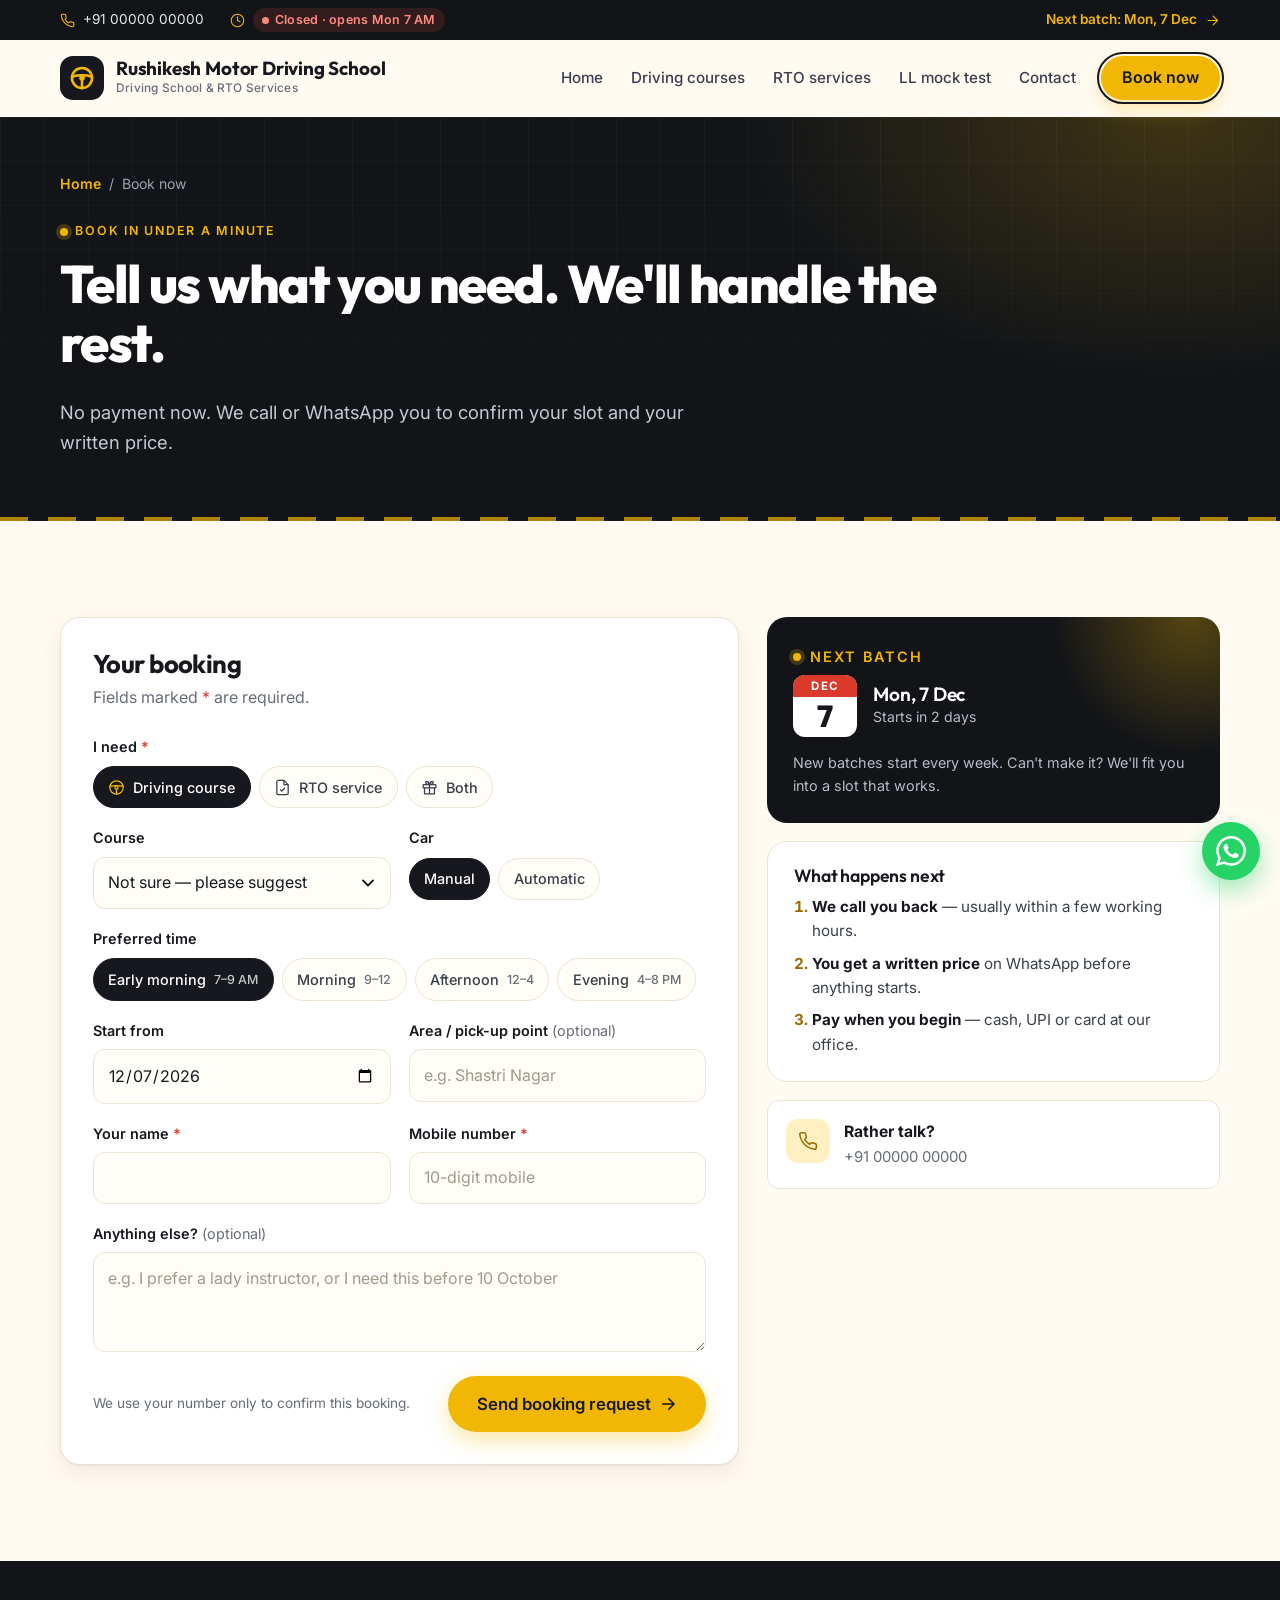
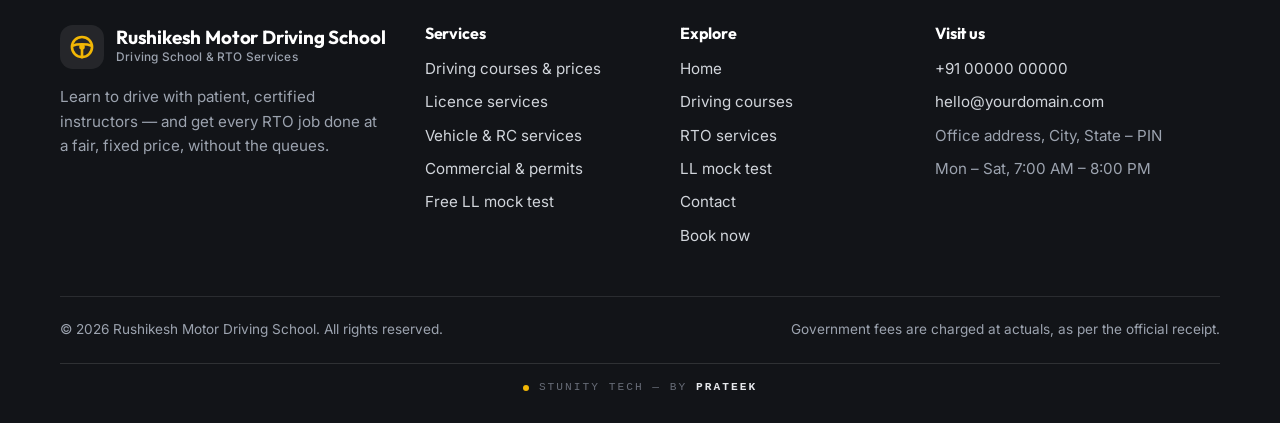
==== commit 8e4386a9: "Rename to Rushikesh Motor Driving School Let the longer name wrap on narrow phones instead of trunca" ====
--- a/book.html
+++ b/book.html
@@ -3,7 +3,7 @@
 <head>
   <meta charset="utf-8">
   <meta name="viewport" content="width=device-width, initial-scale=1">
-  <title>Book a Course or RTO Service — Raftaar Driving School</title>
+  <title>Book a Course or RTO Service — Rushikesh Motor Driving School</title>
   <meta name="description" content="Book driving lessons or an RTO service in under a minute. Choose your course, time slot and start date — we confirm on WhatsApp.">
   <meta name="theme-color" content="#121418">
   <link rel="icon" href="assets/favicon.svg" type="image/svg+xml">
--- a/css/styles.css
+++ b/css/styles.css
@@ -951,7 +951,7 @@
 }
 
 @media (max-width: 480px) {
-  .brand-name { font-size: 1.02rem; }
+  .brand-name { font-size: 1rem; white-space: normal; line-height: 1.15; }
   .brand-sub { display: none; }
   .brand-mark { width: 40px; height: 40px; }
   .contact-cards { grid-template-columns: 1fr; }
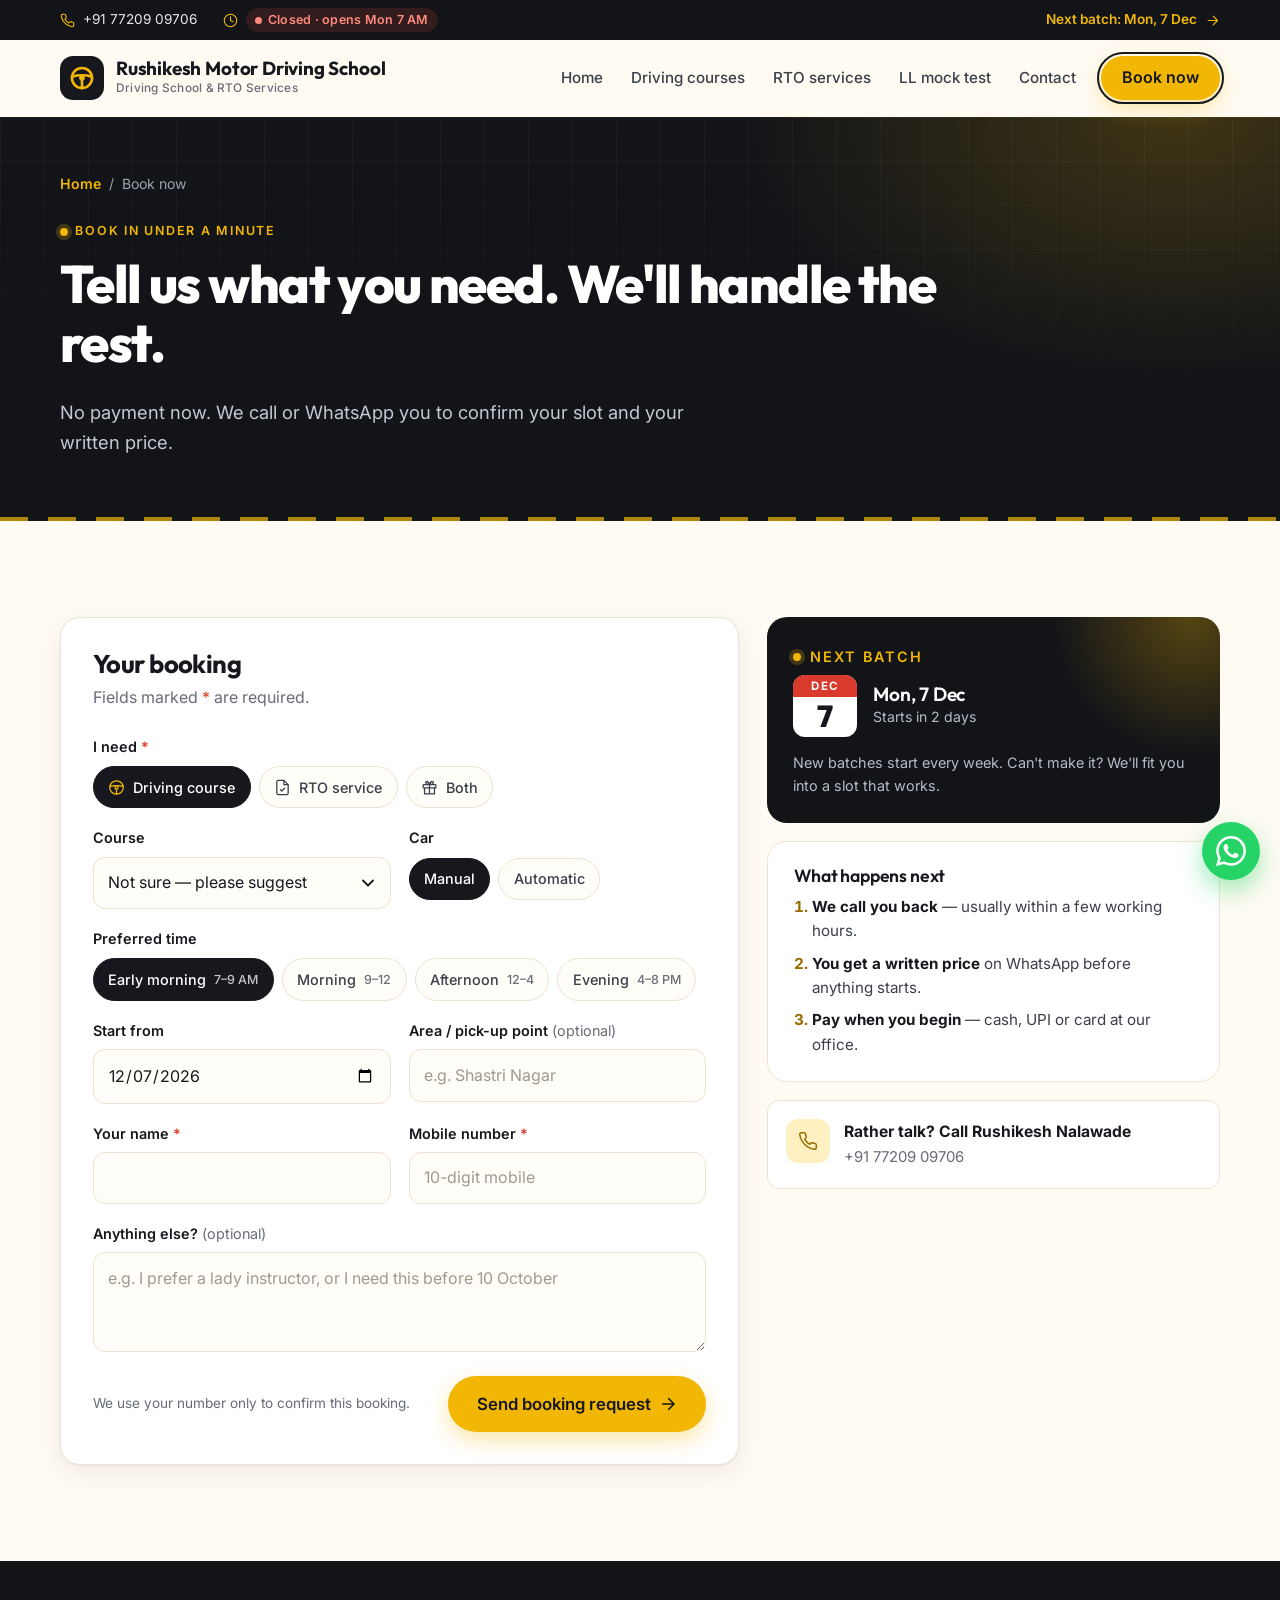
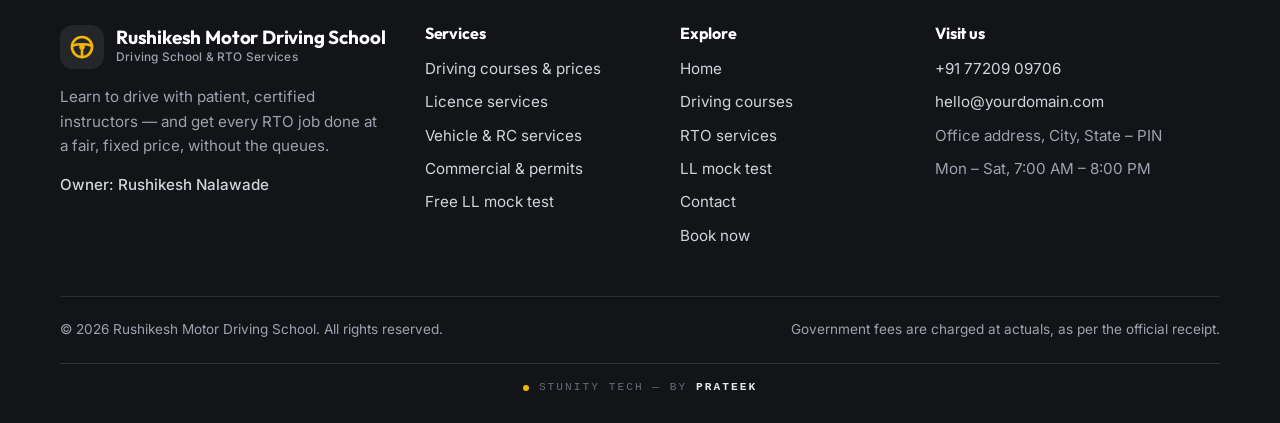
==== commit 95a90c03: "Add owner Rushikesh Nalawade and contact number Phone and WhatsApp now reach +91 77209 09706; the ow" ====
--- a/book.html
+++ b/book.html
@@ -134,7 +134,7 @@
 
         <a class="contact-card" data-href="tel" href="contact.html">
           <span class="ci"><svg class="icon"><use href="#i-phone"/></svg></span>
-          <span><strong>Rather talk?</strong><span data-text="phone">+91 00000 00000</span></span>
+          <span><strong>Rather talk? Call <span data-text="owner">Rushikesh Nalawade</span></strong><span data-text="phone">+91 77209 09706</span></span>
         </a>
       </aside>
     </div>
--- a/css/styles.css
+++ b/css/styles.css
@@ -830,6 +830,9 @@
 .brand-light .brand-sub { color: #9CA3AF; }
 .brand-light .brand-mark { background: rgba(255, 255, 255, .08); }
 .footer-blurb { margin-top: 16px; max-width: 30em; }
+.footer-owner { margin: 0; color: #D1D5DB; font-weight: 500; }
+.owner-line { margin: -.2em 0 .9em; color: #E6E8EC; }
+.owner-line strong { color: var(--amber); }
 .site-footer h4 { color: #fff; font-size: 1rem; margin-bottom: 14px; }
 .site-footer ul { list-style: none; padding: 0; margin: 0; display: grid; gap: 9px; }
 .site-footer a { color: #D1D5DB; text-decoration: none; }
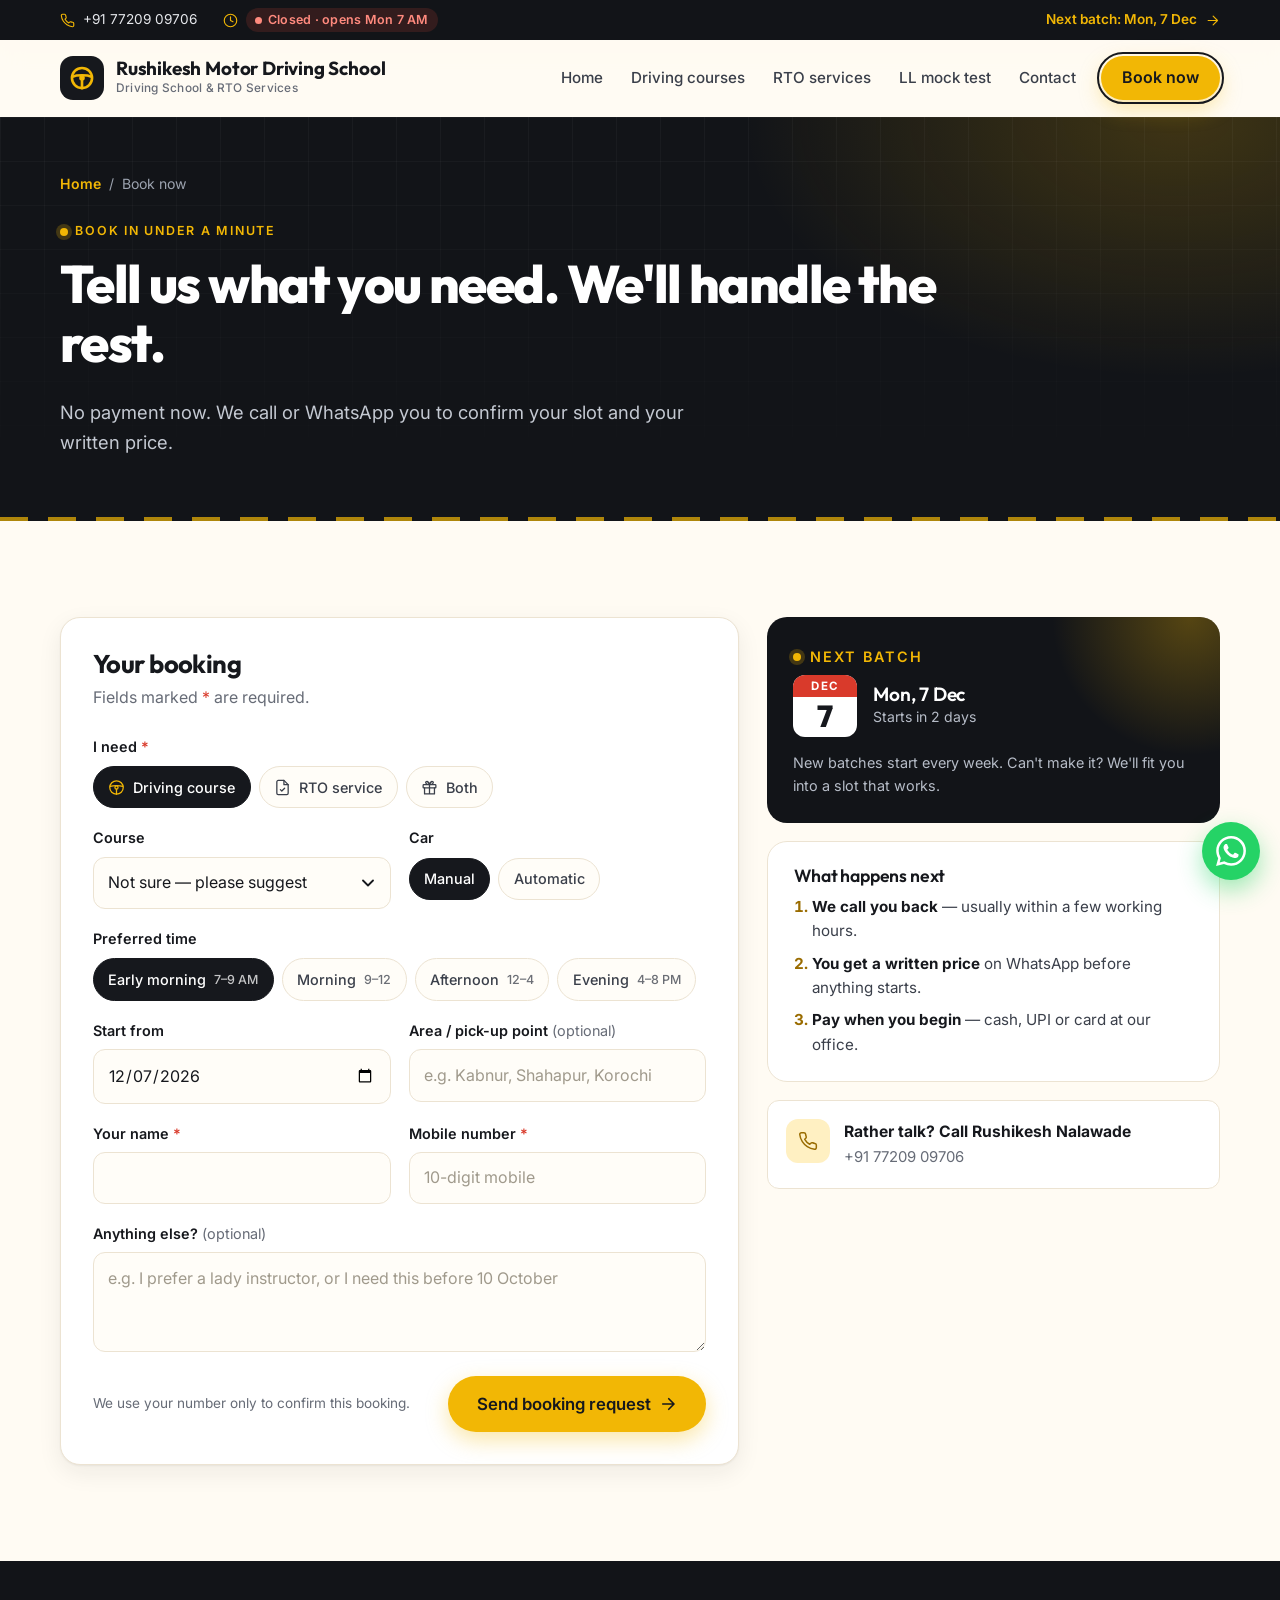
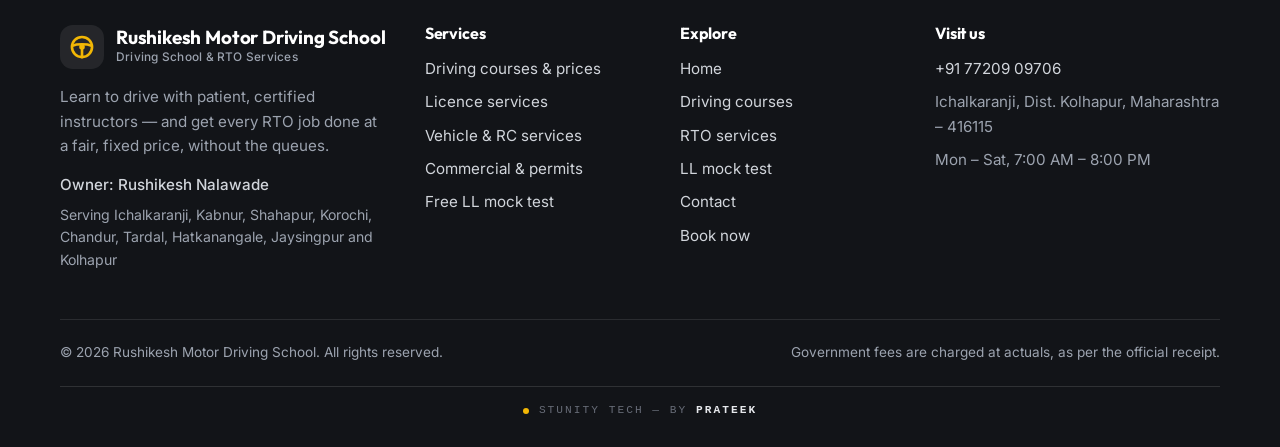
==== commit b3e3408b: "Localise for Ichalkaranji, Kolhapur, Maharashtra Address, service areas and page titles for Ichalkar" ====
--- a/book.html
+++ b/book.html
@@ -85,7 +85,7 @@
 
           <div class="field">
             <label for="b-area">Area / pick-up point <span class="opt-label">(optional)</span></label>
-            <input type="text" id="b-area" name="area" data-label="Area" placeholder="e.g. Shastri Nagar" autocomplete="address-level3">
+            <input type="text" id="b-area" name="area" data-label="Area" placeholder="e.g. Kabnur, Shahapur, Korochi" autocomplete="address-level3">
           </div>
 
           <div class="field">
--- a/css/styles.css
+++ b/css/styles.css
@@ -830,7 +830,11 @@
 .brand-light .brand-sub { color: #9CA3AF; }
 .brand-light .brand-mark { background: rgba(255, 255, 255, .08); }
 .footer-blurb { margin-top: 16px; max-width: 30em; }
-.footer-owner { margin: 0; color: #D1D5DB; font-weight: 500; }
+.footer-owner { margin: 0 0 .4em; color: #D1D5DB; font-weight: 500; }
+.footer-areas { margin: 0; font-size: .88rem; max-width: 30em; }
+.mr-line { margin: -.3em 0 1em; font: 600 1.15rem/1.5 "Noto Sans Devanagari", "Mangal", "Nirmala UI", sans-serif; color: #E6E8EC; }
+.areas-card { margin-top: 14px; padding: 18px 20px; border-radius: var(--radius-sm); background: var(--amber-soft); border: 1px dashed #E7C766; font-size: .93rem; color: var(--ink-2); }
+.areas-card strong { color: var(--ink); }
 .owner-line { margin: -.2em 0 .9em; color: #E6E8EC; }
 .owner-line strong { color: var(--amber); }
 .site-footer h4 { color: #fff; font-size: 1rem; margin-bottom: 14px; }
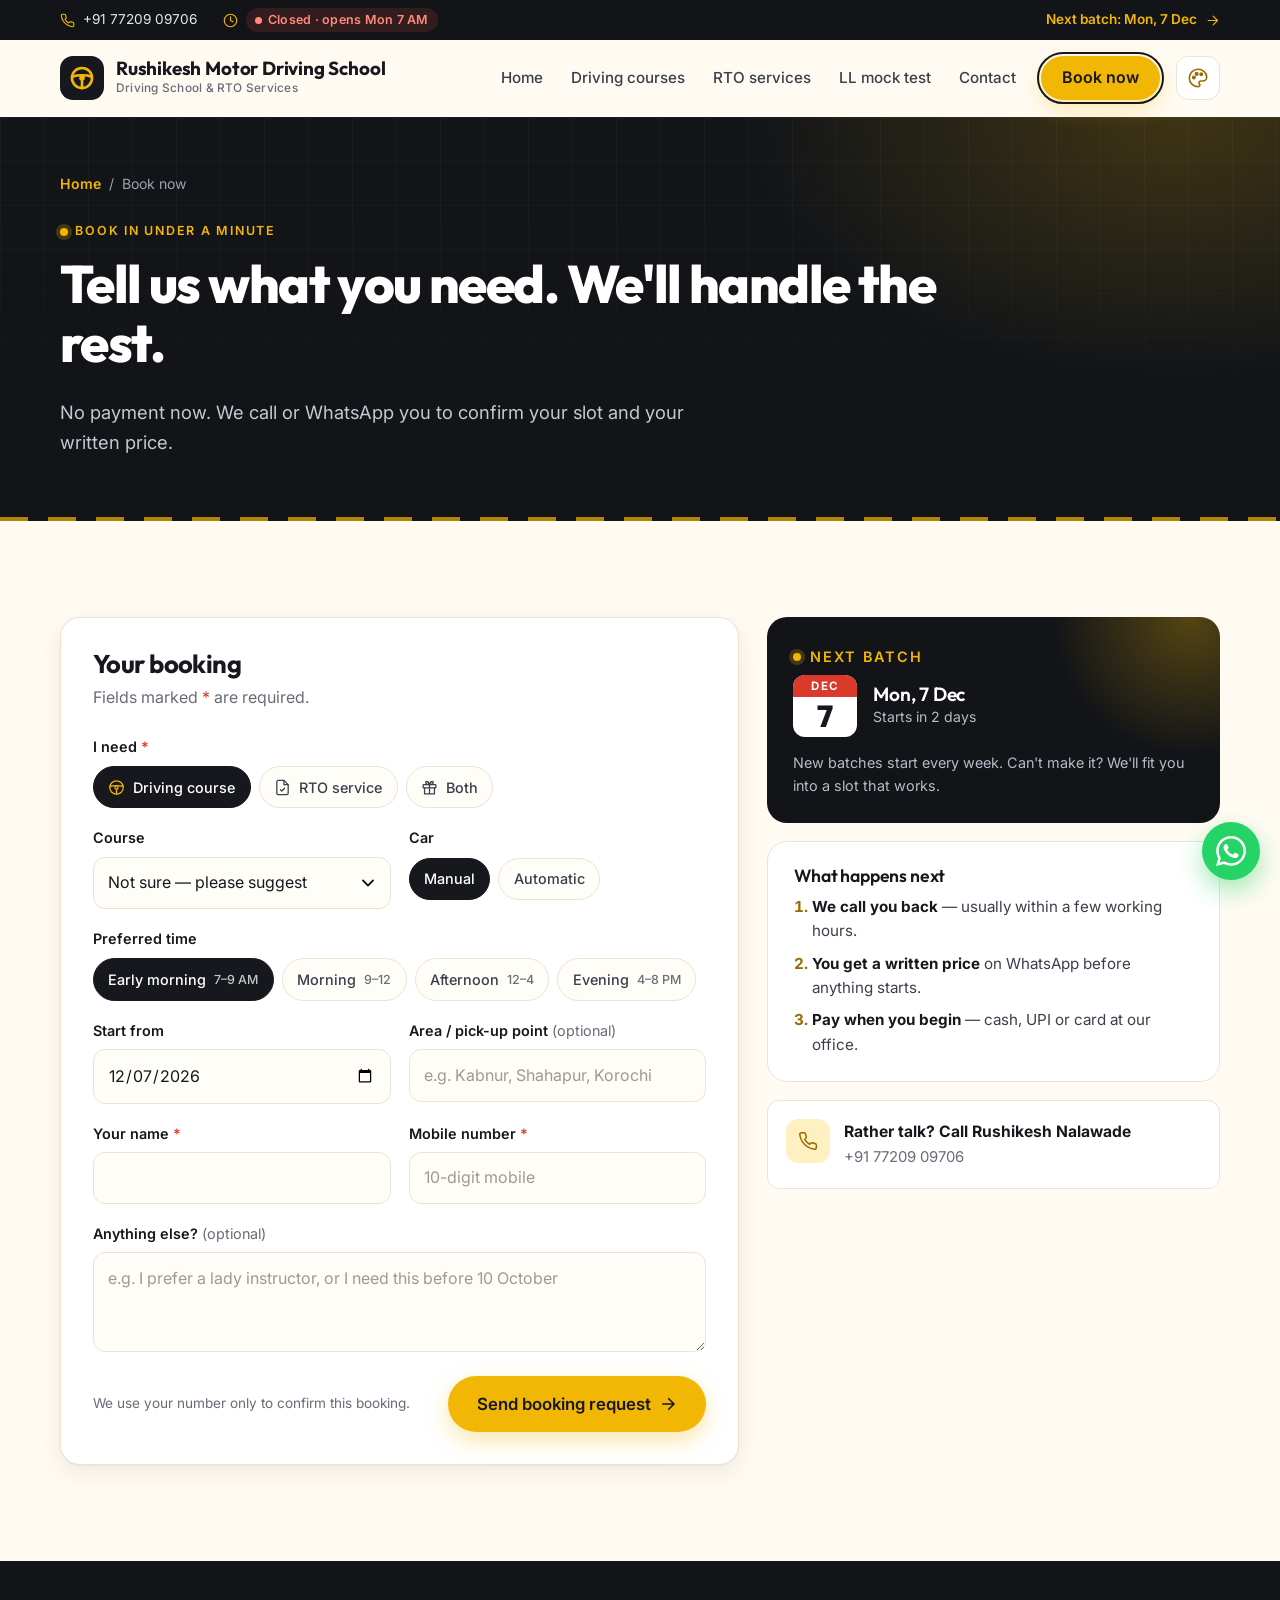
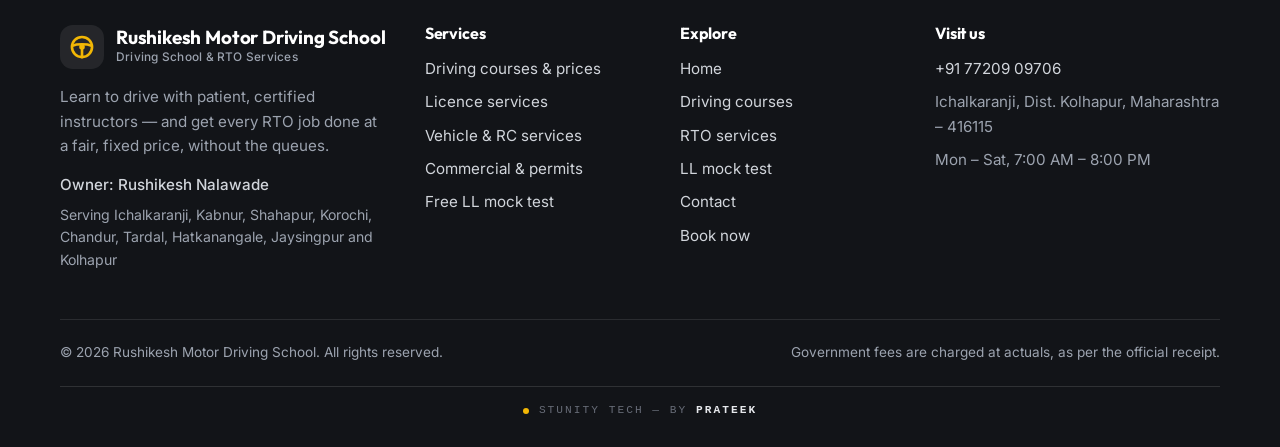
==== commit 13bdfede: "Better phone layout and signage colour themes Phone: comparison table becomes one card per row with " ====
--- a/book.html
+++ b/book.html
@@ -11,7 +11,7 @@
   <link rel="preconnect" href="https://fonts.gstatic.com" crossorigin>
   <link href="https://fonts.googleapis.com/css2?family=Inter:wght@400;500;600&family=Outfit:wght@500;600;700;800&display=swap" rel="stylesheet">
   <link rel="stylesheet" href="css/styles.css">
-  <script>document.documentElement.className += ' js';</script>
+  <script>document.documentElement.className += ' js';try{var t=localStorage.getItem('theme');if(t&&t!=='yellow')document.documentElement.setAttribute('data-theme',t)}catch(e){}</script>
   <script src="js/config.js"></script>
   <script src="js/main.js" defer></script>
 </head>
--- a/css/styles.css
+++ b/css/styles.css
@@ -12,10 +12,20 @@
   --surface: #FFFFFF;
   --cream: #FFF4DF;
   --line: #ECE3D2;
+  /* Accent palette. The names say "amber" because Highway yellow is the default;
+     each [data-theme] block below swaps the whole set. */
   --amber: #F2B705;
   --amber-hover: #FFC726;
   --amber-600: #9A6C00;
   --amber-soft: #FFF0C2;
+  --amber-line: #EBCF85;
+  --accent-rgb: 242, 183, 5;
+  --accent-hi: #F2B705;   /* accent for text and icons on dark backgrounds */
+  --on-amber: #16181D;
+  --tint-1: #FFF6DA;
+  --tint-2: #FFEBB0;
+  --car-1: #FFD54A;
+  --car-2: #E9A200;
   --go: #1E8E4F;
   --go-soft: #E4F5EA;
   --stop: #D93A2B;
@@ -34,6 +44,23 @@
   --ease-touch: cubic-bezier(.34, 1.4, .64, 1);
 }
 
+/* Colour themes, all taken from road and RTO signage. */
+:root[data-theme="green"] {  /* Signboard green — highway direction boards */
+  --amber: #22B864; --amber-hover: #36CC78; --amber-600: #0E6B3A; --amber-soft: #DDF4E6;
+  --amber-line: #9FD9B7; --accent-rgb: 34, 184, 100; --accent-hi: #4EDB8C; --on-amber: #07210F;
+  --tint-1: #EAF8EF; --tint-2: #CDEFD9; --car-1: #4EDB8C; --car-2: #15934F;
+}
+:root[data-theme="blue"] {  /* RTO blue — official information signs */
+  --amber: #2F74E8; --amber-hover: #4A88F0; --amber-600: #1D4FB8; --amber-soft: #E0EBFF;
+  --amber-line: #A9C6F5; --accent-rgb: 47, 116, 232; --accent-hi: #8AB8FF; --on-amber: #FFFFFF;
+  --tint-1: #EDF3FF; --tint-2: #D3E3FF; --car-1: #6AA8FF; --car-2: #2560D4;
+}
+:root[data-theme="red"] {  /* Signal red — stop signs and traffic lights */
+  --amber: #E5483A; --amber-hover: #F0604F; --amber-600: #B32A1E; --amber-soft: #FDE4E0;
+  --amber-line: #F2B3AB; --accent-rgb: 229, 72, 58; --accent-hi: #FF8C80; --on-amber: #FFFFFF;
+  --tint-1: #FFF0EE; --tint-2: #FDD9D3; --car-1: #FF7A6B; --car-2: #CC3326;
+}
+
 *, *::before, *::after { box-sizing: border-box; }
 [hidden] { display: none !important; }
 
@@ -97,8 +124,8 @@
 .btn:hover { transform: translateY(-2px); }
 .btn:hover .icon:last-child { transform: translateX(3px); }
 .btn:active { transform: scale(.97); }
-.btn-amber { background: var(--amber); color: var(--ink); box-shadow: 0 8px 22px rgba(242, 183, 5, .35); }
-.btn-amber:hover { background: var(--amber-hover); box-shadow: 0 12px 28px rgba(242, 183, 5, .45); }
+.btn-amber { background: var(--amber); color: var(--on-amber); box-shadow: 0 8px 22px rgba(var(--accent-rgb), .35); }
+.btn-amber:hover { background: var(--amber-hover); box-shadow: 0 12px 28px rgba(var(--accent-rgb), .45); }
 .btn-ghost { background: transparent; color: var(--ink); border-color: var(--ink); }
 .btn-ghost:hover { background: var(--ink); color: #fff; }
 .btn-dark { background: var(--ink); color: #fff; }
@@ -119,17 +146,17 @@
   letter-spacing: .14em; text-transform: uppercase; color: var(--amber-600);
 }
 .eyebrow .dot { width: 8px; height: 8px; border-radius: 50%; background: var(--amber); box-shadow: 0 0 0 4px var(--amber-soft); }
-.eyebrow.on-dark { color: var(--amber); }
-.eyebrow.on-dark .dot { box-shadow: 0 0 0 4px rgba(242, 183, 5, .22); }
+.eyebrow.on-dark { color: var(--accent-hi); }
+.eyebrow.on-dark .dot { box-shadow: 0 0 0 4px rgba(var(--accent-rgb), .22); }
 
 /* ---------- Top bar ---------- */
 .topbar { background: var(--night); color: #B6BCC7; font-size: .85rem; overflow: hidden; }
 .topbar-inner { display: flex; align-items: center; gap: 26px; min-height: 40px; }
 .topbar-inner > * { display: inline-flex; align-items: center; gap: 8px; }
 .topbar a { text-decoration: none; color: #E6E8EC; }
-.topbar a:hover { color: var(--amber); }
-.topbar .icon { width: 15px; height: 15px; color: var(--amber); }
-.topbar-cta { margin-left: auto; color: var(--amber) !important; font-weight: 600; }
+.topbar a:hover { color: var(--accent-hi); }
+.topbar .icon { width: 15px; height: 15px; color: var(--accent-hi); }
+.topbar-cta { margin-left: auto; color: var(--accent-hi) !important; font-weight: 600; }
 
 .open-status .live {
   display: inline-flex; white-space: nowrap; align-items: center; gap: 6px; padding: 2px 9px; border-radius: 999px;
@@ -154,7 +181,7 @@
 .header-inner { display: flex; align-items: center; gap: 16px; height: var(--header-h); }
 
 .brand { display: inline-flex; align-items: center; gap: 12px; text-decoration: none; margin-right: auto; min-width: 0; }
-.brand-mark { width: 44px; height: 44px; flex: none; display: grid; place-items: center; border-radius: 13px; background: var(--ink); color: var(--amber); }
+.brand-mark { width: 44px; height: 44px; flex: none; display: grid; place-items: center; border-radius: 13px; background: var(--ink); color: var(--accent-hi); }
 .brand-mark svg { width: 28px; height: 28px; transition: transform .6s var(--ease-touch); }
 .brand:hover .brand-mark svg { transform: rotate(-35deg); }
 .brand-text { display: flex; flex-direction: column; min-width: 0; }
@@ -187,8 +214,8 @@
   position: relative; overflow: hidden;
   padding-block: 68px 60px; color: #C4C9D2;
   background:
-    radial-gradient(760px 520px at 82% 8%, rgba(242, 183, 5, .2) 0%, rgba(242, 183, 5, 0) 62%),
-    radial-gradient(600px 400px at 0% 100%, rgba(242, 183, 5, .08) 0%, rgba(242, 183, 5, 0) 70%),
+    radial-gradient(760px 520px at 82% 8%, rgba(var(--accent-rgb), .2) 0%, rgba(var(--accent-rgb), 0) 62%),
+    radial-gradient(600px 400px at 0% 100%, rgba(var(--accent-rgb), .08) 0%, rgba(var(--accent-rgb), 0) 70%),
     var(--night);
 }
 .hero::before {
@@ -204,8 +231,8 @@
 .hero-grid { position: relative; display: grid; grid-template-columns: 1.05fr .95fr; gap: 48px; align-items: center; }
 
 .hl {
-  color: var(--amber);
-  background: linear-gradient(180deg, transparent 88%, rgba(242, 183, 5, .35) 88%);
+  color: var(--accent-hi);
+  background: linear-gradient(180deg, transparent 88%, rgba(var(--accent-rgb), .35) 88%);
   -webkit-box-decoration-break: clone; box-decoration-break: clone;
 }
 .lead { font-size: 1.15rem; max-width: 34em; }
@@ -222,7 +249,9 @@
    amber (car brakes), red (car waits — the rest beat). Keyframe percentages
    below are shared, so the signal, lane markings, wheels and brake light
    stay in step. */
-.scene .lane { stroke-dasharray: 24 16; animation: road 8s infinite; }
+.scene .lane { stroke: var(--amber); stroke-dasharray: 24 16; animation: road 8s infinite; }
+.scene .wins, .scene .rto-sign { fill: var(--amber); }
+.scene .rto-text { fill: var(--on-amber); }
 .scene .spin { transform-box: fill-box; transform-origin: center; animation: roll 8s infinite; }
 .scene .sig-g { animation: sig-g 8s infinite; }
 .scene .sig-a { animation: sig-a 8s infinite; }
@@ -275,7 +304,7 @@
 .stat dt { font-size: .9rem; color: #9CA3AF; margin-top: 4px; }
 
 /* ---------- Ticker ---------- */
-.ticker { overflow: hidden; background: var(--amber); color: var(--ink); border-block: 1px solid #D9A300; }
+.ticker { overflow: hidden; background: var(--amber); color: var(--on-amber); border-block: 1px solid var(--amber-line); }
 .ticker-track { display: flex; width: max-content; animation: ticker 48s linear infinite; }
 .ticker:hover .ticker-track { animation-play-state: paused; }
 .ticker ul { display: flex; list-style: none; margin: 0; padding: 0; }
@@ -313,12 +342,12 @@
 .pillar-icon { width: 58px; height: 58px; margin-bottom: 22px; display: grid; place-items: center; border-radius: 16px; }
 .pillar-icon .icon { width: 30px; height: 30px; }
 .pillar-dark { background: var(--night); color: #C4C9D2; }
-.pillar-dark::before { content: ""; position: absolute; width: 420px; height: 420px; right: -160px; top: -200px; border-radius: 50%; background: radial-gradient(circle, rgba(242, 183, 5, .25), transparent 65%); }
+.pillar-dark::before { content: ""; position: absolute; width: 420px; height: 420px; right: -160px; top: -200px; border-radius: 50%; background: radial-gradient(circle, rgba(var(--accent-rgb), .25), transparent 65%); }
 .pillar-dark h3 { color: #fff; }
-.pillar-dark .pillar-icon { background: rgba(242, 183, 5, .14); color: var(--amber); }
+.pillar-dark .pillar-icon { background: rgba(var(--accent-rgb), .14); color: var(--accent-hi); }
 .pillar-dark .ticks li::before { border-color: #52E08A; }
-.pillar-light { background: linear-gradient(160deg, #FFF6DA, #FFEBB0); color: var(--ink-2); border: 1px solid #F2DC9C; }
-.pillar-light .pillar-icon { background: var(--ink); color: var(--amber); }
+.pillar-light { background: linear-gradient(160deg, var(--tint-1), var(--tint-2)); color: var(--ink-2); border: 1px solid var(--amber-line); }
+.pillar-light .pillar-icon { background: var(--ink); color: var(--accent-hi); }
 .pillar-foot { position: relative; margin-top: auto; display: flex; align-items: center; justify-content: space-between; flex-wrap: wrap; gap: 14px; }
 .from { font-size: .92rem; }
 .from strong { display: block; font: 800 1.7rem/1.1 var(--font-head); color: var(--ink); }
@@ -331,7 +360,7 @@
   display: flex; gap: 16px; margin-top: 28px; padding: 22px 24px; border-radius: var(--radius);
   background: var(--night); color: #D5D9E0;
 }
-.promise .icon { width: 30px; height: 30px; color: var(--amber); }
+.promise .icon { width: 30px; height: 30px; color: var(--accent-hi); }
 .promise p { margin: 0; font-size: 1.02rem; font-style: italic; }
 
 .compare { overflow-x: auto; border-radius: var(--radius); border: 1px solid var(--line); background: var(--bg); }
@@ -342,7 +371,7 @@
 .compare tbody th { font-weight: 600; color: var(--ink); }
 .compare td { color: var(--ink-2); }
 .compare .us { background: var(--night); color: #fff; font-weight: 600; }
-.compare thead .us { color: var(--amber); border-radius: 0; }
+.compare thead .us { color: var(--accent-hi); border-radius: 0; }
 .compare td.us { border-bottom-color: rgba(255, 255, 255, .08); }
 .mark { display: inline-block; width: 18px; height: 18px; margin-right: 8px; vertical-align: -4px; border-radius: 50%; position: relative; }
 .mark.ok { background: var(--go-soft); }
@@ -367,8 +396,8 @@
   background: var(--surface) url("data:image/svg+xml,%3Csvg xmlns='http://www.w3.org/2000/svg' viewBox='0 0 24 24'%3E%3Ccircle cx='12' cy='12' r='9.5' fill='none' stroke='%2316181D' stroke-width='2'/%3E%3Ccircle cx='12' cy='12' r='2.2' fill='%2316181D'/%3E%3Cpath d='M3.2 10.5C6 9.4 9 9.2 12 9.2s6 .2 8.8 1.3M12 14.2v7.3' fill='none' stroke='%2316181D' stroke-width='2' stroke-linecap='round'/%3E%3C/svg%3E") center / 24px no-repeat;
   border: 2px solid var(--amber); box-shadow: 0 0 0 6px var(--bg);
 }
-.journey li:last-child::before { background-color: var(--amber); }
-.j-when { display: inline-block; margin-bottom: 10px; padding: .25em .7em; border-radius: 999px; background: var(--ink); color: var(--amber); font: 700 .78rem/1.3 var(--font-body); letter-spacing: .04em; }
+.journey li:last-child::before { background-color: var(--accent-hi); }
+.j-when { display: inline-block; margin-bottom: 10px; padding: .25em .7em; border-radius: 999px; background: var(--ink); color: var(--accent-hi); font: 700 .78rem/1.3 var(--font-body); letter-spacing: .04em; }
 .journey h3 { font-size: 1.08rem; margin-bottom: .35em; }
 .journey p { margin: 0; font-size: .93rem; color: var(--muted); }
 
@@ -377,7 +406,7 @@
   position: relative; overflow: hidden; display: grid; grid-template-columns: auto 1fr; gap: 48px; align-items: center;
   padding: 48px; border-radius: 28px; background: var(--night); color: #C4C9D2;
 }
-.quiz-teaser::before { content: ""; position: absolute; width: 520px; height: 520px; left: -200px; bottom: -320px; border-radius: 50%; background: radial-gradient(circle, rgba(242, 183, 5, .22), transparent 65%); }
+.quiz-teaser::before { content: ""; position: absolute; width: 520px; height: 520px; left: -200px; bottom: -320px; border-radius: 50%; background: radial-gradient(circle, rgba(var(--accent-rgb), .22), transparent 65%); }
 .quiz-teaser h2 { color: #fff; font-size: clamp(1.6rem, 3vw, 2.2rem); }
 .qt-sign { position: relative; width: 200px; }
 .qt-sign svg { width: 100%; filter: drop-shadow(0 18px 30px rgba(0, 0, 0, .45)); animation: sway 7s ease-in-out infinite; transform-origin: 50% 100%; }
@@ -389,7 +418,7 @@
   border: 1.5px solid rgba(255, 255, 255, .16); background: rgba(255, 255, 255, .05); color: #fff; font-weight: 500;
   transition: transform .25s var(--ease-touch), background-color .2s, border-color .2s;
 }
-.qt-opt:hover:not([disabled]), .opt:hover:not([disabled]) { border-color: var(--amber); transform: translateY(-2px); }
+.qt-opt:hover:not([disabled]), .opt:hover:not([disabled]) { border-color: var(--accent-hi); transform: translateY(-2px); }
 .qt-opt[disabled], .opt[disabled] { cursor: default; }
 .is-right { background: rgba(43, 212, 107, .18) !important; border-color: #2BD46B !important; }
 .is-wrong { background: rgba(255, 77, 61, .16) !important; border-color: #FF4D3D !important; animation: shake .4s; }
@@ -410,14 +439,14 @@
   background: var(--cream); color: var(--ink); font: 500 1.3rem/1 var(--font-body);
   transition: background-color .2s, transform .3s var(--ease-touch);
 }
-.faq details[open] summary::after { content: "−"; background: var(--amber); transform: translateY(-50%) rotate(180deg); }
+.faq details[open] summary::after { content: "−"; background: var(--amber); color: var(--on-amber); transform: translateY(-50%) rotate(180deg); }
 .faq details p { margin: 0; padding: 0 52px 22px 0; color: var(--muted); }
 
 /* ---------- CTA band ---------- */
 .cta-band { position: relative; overflow: hidden; padding-block: 76px; background: var(--night); }
 .cta-band::before {
   content: ""; position: absolute; width: 560px; height: 560px; right: -180px; top: -300px;
-  border-radius: 50%; background: radial-gradient(circle, rgba(242, 183, 5, .3), transparent 65%);
+  border-radius: 50%; background: radial-gradient(circle, rgba(var(--accent-rgb), .3), transparent 65%);
 }
 .cta-band::after {
   content: ""; position: absolute; left: 0; right: 0; bottom: 0; height: 6px;
@@ -432,7 +461,7 @@
 .page-hero {
   position: relative; overflow: hidden; padding-block: 56px 64px; color: #C4C9D2;
   background:
-    radial-gradient(700px 420px at 92% 0%, rgba(242, 183, 5, .2) 0%, rgba(242, 183, 5, 0) 62%),
+    radial-gradient(700px 420px at 92% 0%, rgba(var(--accent-rgb), .2) 0%, rgba(var(--accent-rgb), 0) 62%),
     var(--night);
 }
 .page-hero::before {
@@ -454,7 +483,7 @@
 .page-hero h1 { font-size: clamp(2.1rem, 4.4vw, 3.3rem); max-width: 17em; color: #fff; }
 .page-hero .lead { margin: 0; color: #C4C9D2; }
 .crumbs { display: flex; align-items: center; gap: 8px; margin-bottom: 22px; font-size: .88rem; color: #9CA3AF; }
-.crumbs a { color: var(--amber); font-weight: 600; text-decoration: none; }
+.crumbs a { color: var(--accent-hi); font-weight: 600; text-decoration: none; }
 .crumbs a:hover { text-decoration: underline; }
 
 /* ---------- Segmented control ---------- */
@@ -469,7 +498,7 @@
 }
 .seg button[aria-pressed="true"] { background: var(--ink); color: #fff; }
 .save-pill { padding: .15em .6em; border-radius: 999px; background: var(--go-soft); color: var(--go); font-size: .76rem; font-weight: 700; }
-.seg button[aria-pressed="true"] .save-pill { background: var(--amber); color: var(--ink); }
+.seg button[aria-pressed="true"] .save-pill { background: var(--amber); color: var(--on-amber); }
 
 /* ---------- Course cards ---------- */
 .course-toolbar { display: flex; justify-content: center; margin-bottom: 36px; }
@@ -485,7 +514,7 @@
 .course.popular .ticks li::before { border-color: #52E08A; }
 .ribbon {
   position: absolute; top: -12px; left: 24px; padding: .3em .8em; border-radius: 999px;
-  background: var(--amber); color: var(--ink); font: 700 .74rem/1.3 var(--font-body); letter-spacing: .06em; text-transform: uppercase;
+  background: var(--amber); color: var(--on-amber); font: 700 .74rem/1.3 var(--font-body); letter-spacing: .06em; text-transform: uppercase;
 }
 .course h3 { font-size: 1.3rem; margin-bottom: .25em; }
 .course-meta { font-size: .86rem; color: var(--muted); margin-bottom: 18px; }
@@ -497,7 +526,7 @@
 .course > p { font-size: .93rem; }
 .course .ticks { margin-bottom: 22px; font-size: .9rem; }
 .course .btn { margin-top: auto; }
-.course.popular .btn-ghost { border-color: var(--amber); background: var(--amber); color: var(--ink); }
+.course.popular .btn-ghost { border-color: var(--accent-hi); background: var(--amber); color: var(--on-amber); }
 .bump { animation: bump .45s var(--ease-touch); }
 @keyframes bump { 40% { transform: scale(1.08); } }
 
@@ -511,7 +540,7 @@
 .builder { display: grid; grid-template-columns: 1.25fr .75fr; gap: 28px; align-items: start; }
 .builder-form { display: grid; gap: 28px; }
 .b-step h3 { display: flex; align-items: center; gap: 12px; font-size: 1.12rem; margin-bottom: 14px; }
-.b-num { width: 28px; height: 28px; flex: none; display: grid; place-items: center; border-radius: 50%; background: var(--ink); color: var(--amber); font: 700 .85rem/1 var(--font-head); }
+.b-num { width: 28px; height: 28px; flex: none; display: grid; place-items: center; border-radius: 50%; background: var(--ink); color: var(--accent-hi); font: 700 .85rem/1 var(--font-head); }
 .opt-grid { display: grid; grid-template-columns: repeat(2, 1fr); gap: 10px; }
 .opt-card {
   position: relative; display: flex; align-items: center; justify-content: space-between; gap: 12px;
@@ -519,7 +548,7 @@
   border: 1.5px solid var(--line); background: var(--surface);
   transition: border-color .15s, background-color .15s, transform .25s var(--ease-touch);
 }
-.opt-card:hover { border-color: #DCC99A; }
+.opt-card:hover { border-color: var(--amber-line); }
 .opt-card:active { transform: scale(.98); }
 .opt-card input { position: absolute; opacity: 0; pointer-events: none; }
 .opt-card strong { display: block; color: var(--ink); font-size: .98rem; }
@@ -538,7 +567,7 @@
 
 .switch-card {
   display: flex; align-items: center; gap: 16px; padding: 18px 20px; border-radius: 16px; cursor: pointer;
-  background: linear-gradient(160deg, #FFF6DA, #FFEBB0); border: 1px solid #F2DC9C;
+  background: linear-gradient(160deg, var(--tint-1), var(--tint-2)); border: 1px solid var(--amber-line);
 }
 .switch-card strong { display: block; color: var(--ink); }
 .switch-card small { color: var(--ink-2); font-size: .86rem; }
@@ -561,7 +590,7 @@
 .sum-lines li.saving span:last-child { color: #52E08A; }
 .sum-total { display: flex; align-items: baseline; justify-content: space-between; gap: 12px; padding-top: 18px; border-top: 1px dashed rgba(255, 255, 255, .18); }
 .sum-total span { font-size: .9rem; }
-.sum-total strong { font: 800 2.3rem/1 var(--font-head); color: var(--amber); letter-spacing: -.02em; font-variant-numeric: tabular-nums; }
+.sum-total strong { font: 800 2.3rem/1 var(--font-head); color: var(--accent-hi); letter-spacing: -.02em; font-variant-numeric: tabular-nums; }
 .sum-note { margin: 10px 0 22px; font-size: .8rem; color: #8C939F; }
 .summary .btn + .btn { margin-top: 10px; }
 
@@ -575,10 +604,10 @@
   background: #fff; color: var(--ink); font: 500 1.05rem var(--font-body); box-shadow: 0 20px 40px rgba(0, 0, 0, .3);
   transition: border-color .2s;
 }
-.search-box input:focus { outline: none; border-color: var(--amber); }
+.search-box input:focus { outline: none; border-color: var(--accent-hi); }
 .search-hints { display: flex; flex-wrap: wrap; gap: 8px; margin-top: 14px; font-size: .85rem; }
 .search-hints button { padding: .35em .85em; border-radius: 999px; border: 1px solid rgba(255, 255, 255, .2); background: rgba(255, 255, 255, .05); color: #E6E8EC; cursor: pointer; transition: border-color .15s; }
-.search-hints button:hover { border-color: var(--amber); }
+.search-hints button:hover { border-color: var(--accent-hi); }
 
 .rto-toolbar { display: flex; align-items: center; justify-content: space-between; flex-wrap: wrap; gap: 14px; margin-bottom: 26px; }
 .rto-count { margin: 0; color: var(--muted); font-size: .92rem; }
@@ -591,7 +620,7 @@
 .svc:hover { transform: translateY(-3px); box-shadow: var(--shadow-lg); border-color: transparent; }
 .svc-top { display: flex; align-items: center; justify-content: space-between; gap: 10px; margin-bottom: 16px; }
 .svc-icon { width: 46px; height: 46px; display: grid; place-items: center; border-radius: 13px; background: var(--amber-soft); color: var(--amber-600); transition: background-color .2s, color .2s; }
-.svc:hover .svc-icon { background: var(--ink); color: var(--amber); }
+.svc:hover .svc-icon { background: var(--ink); color: var(--accent-hi); }
 .svc-icon .icon { width: 24px; height: 24px; }
 .svc-cat { font-size: .74rem; font-weight: 600; letter-spacing: .08em; text-transform: uppercase; color: var(--muted); }
 .svc h3 { font-size: 1.1rem; margin-bottom: .3em; }
@@ -609,7 +638,7 @@
 
 .empty {
   padding: 40px 24px; border-radius: var(--radius); text-align: center;
-  background: var(--surface); border: 1px dashed #DCC99A;
+  background: var(--surface); border: 1px dashed var(--amber-line);
 }
 .empty h3 { margin-bottom: .3em; }
 .empty p { color: var(--muted); }
@@ -668,16 +697,16 @@
 /* ---------- Mock test ---------- */
 .test-shell { max-width: 820px; margin-inline: auto; }
 .test-card { padding: 36px; border-radius: 26px; background: var(--night); color: #C4C9D2; box-shadow: var(--shadow-lg); position: relative; overflow: hidden; }
-.test-card::before { content: ""; position: absolute; width: 480px; height: 480px; right: -220px; top: -260px; border-radius: 50%; background: radial-gradient(circle, rgba(242, 183, 5, .18), transparent 65%); pointer-events: none; }
+.test-card::before { content: ""; position: absolute; width: 480px; height: 480px; right: -220px; top: -260px; border-radius: 50%; background: radial-gradient(circle, rgba(var(--accent-rgb), .18), transparent 65%); pointer-events: none; }
 .test-card > * { position: relative; }
 .test-card h2 { color: #fff; }
 .rules { display: grid; grid-template-columns: repeat(3, 1fr); gap: 12px; margin: 26px 0 30px; }
 .rules div { padding: 16px 18px; border-radius: 14px; background: rgba(255, 255, 255, .05); border: 1px solid rgba(255, 255, 255, .1); }
-.rules strong { display: block; font: 800 1.8rem/1.1 var(--font-head); color: var(--amber); }
+.rules strong { display: block; font: 800 1.8rem/1.1 var(--font-head); color: var(--accent-hi); }
 .rules span { font-size: .86rem; }
 .timed-toggle { display: flex; align-items: center; gap: 12px; margin-bottom: 26px; cursor: pointer; font-size: .95rem; color: #E6E8EC; }
 .timed-toggle .switch input + span { background: #3A404B; }
-.timed-toggle .switch input:checked + span { background: rgba(242, 183, 5, .4); }
+.timed-toggle .switch input:checked + span { background: rgba(var(--accent-rgb), .4); }
 
 .q-top { display: flex; align-items: center; justify-content: space-between; gap: 16px; margin-bottom: 14px; }
 .q-count { font: 600 .9rem var(--font-body); color: #9CA3AF; }
@@ -698,9 +727,9 @@
 .q-text { margin: 0; font: 600 clamp(1.25rem, 2.6vw, 1.6rem)/1.3 var(--font-head); color: #fff; }
 .opts { display: grid; grid-template-columns: 1fr 1fr; gap: 10px; }
 .opt { display: flex; align-items: center; gap: 12px; width: 100%; }
-.opt b { width: 28px; height: 28px; flex: none; display: grid; place-items: center; border-radius: 8px; background: rgba(255, 255, 255, .1); font: 700 .85rem var(--font-head); color: var(--amber); }
+.opt b { width: 28px; height: 28px; flex: none; display: grid; place-items: center; border-radius: 8px; background: rgba(255, 255, 255, .1); font: 700 .85rem var(--font-head); color: var(--accent-hi); }
 .explain { margin: 18px 0 0; padding: 14px 16px; border-radius: 14px; background: rgba(255, 255, 255, .06); font-size: .95rem; color: #E6E8EC; }
-.explain strong { color: var(--amber); }
+.explain strong { color: var(--accent-hi); }
 .q-actions { display: flex; justify-content: flex-end; gap: 10px; margin-top: 22px; }
 
 .result { text-align: center; }
@@ -720,7 +749,7 @@
 .review li { display: flex; gap: 12px; padding: 12px 14px; border-radius: 12px; background: rgba(255, 255, 255, .04); font-size: .92rem; }
 .review li::before { content: ""; flex: none; width: 10px; height: 10px; margin-top: .45em; border-radius: 50%; background: #52E08A; }
 .review li.wrong::before { background: #FF4D3D; }
-.review em { font-style: normal; color: var(--amber); }
+.review em { font-style: normal; color: var(--accent-hi); }
 
 .sign-grid { display: grid; grid-template-columns: repeat(6, 1fr); gap: 14px; }
 .sign-tile { padding: 16px 12px 14px; border-radius: 16px; background: var(--surface); border: 1px solid var(--line); text-align: center; }
@@ -732,7 +761,7 @@
 .book-grid { display: grid; grid-template-columns: 1.2fr .8fr; gap: 28px; align-items: start; }
 .book-side { display: grid; gap: 18px; position: sticky; top: calc(var(--header-h) + 20px); }
 .batch-card { position: relative; overflow: hidden; padding: 26px; border-radius: var(--radius); background: var(--night); color: #B6BCC7; }
-.batch-card::before { content: ""; position: absolute; width: 300px; height: 300px; right: -120px; top: -150px; border-radius: 50%; background: radial-gradient(circle, rgba(242, 183, 5, .3), transparent 65%); }
+.batch-card::before { content: ""; position: absolute; width: 300px; height: 300px; right: -120px; top: -150px; border-radius: 50%; background: radial-gradient(circle, rgba(var(--accent-rgb), .3), transparent 65%); }
 .batch-card > * { position: relative; }
 .batch-date { display: flex; align-items: center; gap: 16px; margin: 6px 0 14px; }
 .cal { width: 64px; flex: none; overflow: hidden; border-radius: 12px; background: #fff; text-align: center; }
@@ -766,7 +795,7 @@
   font: inherit; font-size: 1rem; transition: border-color .15s, box-shadow .15s;
 }
 .field input::placeholder, .field textarea::placeholder { color: #A09A8C; }
-.field input:focus, .field select:focus, .field textarea:focus { outline: none; border-color: var(--amber); box-shadow: 0 0 0 4px var(--amber-soft); }
+.field input:focus, .field select:focus, .field textarea:focus { outline: none; border-color: var(--accent-hi); box-shadow: 0 0 0 4px var(--amber-soft); }
 .field input:user-invalid, .field select:user-invalid, .field textarea:user-invalid { border-color: var(--stop); }
 .field select {
   -webkit-appearance: none; appearance: none; padding-right: 2.5em; cursor: pointer;
@@ -782,12 +811,12 @@
   font-size: .93rem; font-weight: 500 !important; color: var(--ink-2) !important;
   transition: border-color .15s, background-color .15s, transform .25s var(--ease-touch);
 }
-.pill:hover { border-color: #DCC99A; }
+.pill:hover { border-color: var(--amber-line); }
 .pill:active { transform: scale(.96); }
 .pill input { position: absolute; opacity: 0; pointer-events: none; }
 .pill .icon { width: 17px; height: 17px; }
 .pill:has(input:checked) { border-color: var(--ink); background: var(--ink); color: #fff !important; }
-.pill:has(input:checked) .icon { color: var(--amber); }
+.pill:has(input:checked) .icon { color: var(--accent-hi); }
 .pill:has(input:focus-visible) { outline: 3px solid var(--amber); outline-offset: 2px; }
 .pill small { font-size: .78rem; opacity: .75; }
 
@@ -811,7 +840,7 @@
   border-radius: var(--radius-sm); background: var(--surface); border: 1px solid var(--line);
   text-decoration: none; transition: border-color .15s, transform .25s var(--ease-touch), box-shadow .15s;
 }
-a.contact-card:hover { border-color: var(--amber); transform: translateY(-2px); box-shadow: var(--shadow); }
+a.contact-card:hover { border-color: var(--accent-hi); transform: translateY(-2px); box-shadow: var(--shadow); }
 .contact-card.wide { grid-column: 1 / -1; }
 .contact-card > span:last-child { min-width: 0; font-size: .93rem; color: var(--muted); overflow-wrap: anywhere; }
 .contact-card strong { display: block; color: var(--ink); font-size: .98rem; margin-bottom: 2px; }
@@ -833,14 +862,14 @@
 .footer-owner { margin: 0 0 .4em; color: #D1D5DB; font-weight: 500; }
 .footer-areas { margin: 0; font-size: .88rem; max-width: 30em; }
 .mr-line { margin: -.3em 0 1em; font: 600 1.15rem/1.5 "Noto Sans Devanagari", "Mangal", "Nirmala UI", sans-serif; color: #E6E8EC; }
-.areas-card { margin-top: 14px; padding: 18px 20px; border-radius: var(--radius-sm); background: var(--amber-soft); border: 1px dashed #E7C766; font-size: .93rem; color: var(--ink-2); }
+.areas-card { margin-top: 14px; padding: 18px 20px; border-radius: var(--radius-sm); background: var(--amber-soft); border: 1px dashed var(--amber-line); font-size: .93rem; color: var(--ink-2); }
 .areas-card strong { color: var(--ink); }
 .owner-line { margin: -.2em 0 .9em; color: #E6E8EC; }
-.owner-line strong { color: var(--amber); }
+.owner-line strong { color: var(--accent-hi); }
 .site-footer h4 { color: #fff; font-size: 1rem; margin-bottom: 14px; }
 .site-footer ul { list-style: none; padding: 0; margin: 0; display: grid; gap: 9px; }
 .site-footer a { color: #D1D5DB; text-decoration: none; }
-.site-footer a:hover { color: var(--amber); }
+.site-footer a:hover { color: var(--accent-hi); }
 .footer-contact li { overflow-wrap: anywhere; }
 .footer-bottom {
   display: flex; justify-content: space-between; flex-wrap: wrap; gap: 12px;
@@ -953,7 +982,7 @@
   }
   .action-bar .icon { width: 18px; height: 18px; }
   .action-bar .ab-wa { background: #25D366; color: #06371A; }
-  .action-bar .ab-book { background: var(--amber); color: var(--ink); }
+  .action-bar .ab-book { background: var(--amber); color: var(--on-amber); }
   body { padding-bottom: 72px; }
 }
 
@@ -967,6 +996,131 @@
   .badge-1 { top: 0; }
   .seg { width: 100%; }
   .seg button { flex: 1; justify-content: center; padding-inline: .6em; }
+}
+
+/* ---------- Theme picker ---------- */
+.theme-pick { position: relative; }
+.theme-btn {
+  width: 44px; height: 44px; display: grid; place-items: center; padding: 0; cursor: pointer;
+  border: 1px solid var(--line); border-radius: 12px; background: var(--surface); color: var(--amber-600);
+  transition: transform .25s var(--ease-touch), border-color .2s;
+}
+.theme-btn:hover { border-color: var(--accent-hi); transform: rotate(-12deg); }
+.theme-btn .icon { width: 22px; height: 22px; }
+.theme-pop {
+  position: absolute; right: 0; top: calc(100% + 10px); z-index: 70; width: 270px; padding: 8px;
+  border-radius: 18px; background: var(--surface); border: 1px solid var(--line); box-shadow: var(--shadow-lg);
+  animation: sheet-in .3s var(--ease-out);
+}
+.theme-pop > p { margin: 6px 10px 8px; font: 600 .74rem/1 var(--font-body); letter-spacing: .12em; text-transform: uppercase; color: var(--muted); }
+.theme-pop button {
+  display: flex; align-items: center; gap: 12px; width: 100%; padding: 10px; border: 1.5px solid transparent;
+  border-radius: 12px; background: none; text-align: left; cursor: pointer; transition: background-color .15s, border-color .15s;
+}
+.theme-pop button:hover { background: var(--cream); }
+.theme-pop button[aria-pressed="true"] { border-color: var(--ink); background: var(--cream); }
+.theme-pop strong { display: block; font-size: .93rem; color: var(--ink); }
+.theme-pop small { font-size: .78rem; color: var(--muted); }
+.swatch {
+  width: 30px; height: 30px; flex: none; border-radius: 50%; background: var(--sw);
+  box-shadow: inset 0 0 0 3px rgba(255, 255, 255, .75), 0 0 0 1.5px var(--sw);
+}
+
+/* Course card dots + phone plan bar (both hidden on larger screens) */
+.course-dots, .plan-bar { display: none; }
+
+/* ---------- Phone refinements ---------- */
+@media (max-width: 720px) {
+  .hide-sm { display: none; }
+  .section { padding-block: 56px; }
+  .section-tight { padding-block: 0 56px; }
+  .section-head { margin-bottom: 30px; }
+  .lead { font-size: 1.05rem; }
+  .eyebrow { letter-spacing: .1em; font-size: .72rem; }
+  .theme-pop { width: min(270px, calc(100vw - 32px)); }
+  .header-inner { gap: 8px; }
+
+  /* Pill toggles become one swipeable row instead of wrapping. */
+  .seg { display: flex; flex-wrap: nowrap; max-width: 100%; overflow-x: auto; scrollbar-width: none; }
+  .seg::-webkit-scrollbar { display: none; }
+  .seg button { flex: 1 0 auto; justify-content: center; white-space: nowrap; }
+  .rto-toolbar .seg { width: 100%; }
+  .search-hints { flex-wrap: nowrap; overflow-x: auto; margin-inline: -20px; padding: 0 20px 4px; scrollbar-width: none; }
+  .search-hints::-webkit-scrollbar { display: none; }
+  .search-hints button { flex: none; white-space: nowrap; }
+
+  /* Comparison: one card per row, "With us" listed first. */
+  .compare { overflow: visible; border: 0; background: none; border-radius: 0; }
+  .compare table { min-width: 0; }
+  .compare thead { display: none; }
+  .compare tbody { display: grid; gap: 12px; }
+  .compare tr { display: flex; flex-direction: column; border: 1px solid var(--line); border-radius: 16px; background: var(--bg); overflow: hidden; }
+  .compare tbody th { order: 0; padding: 14px 16px 10px; border: 0; font: 700 1.02rem/1.3 var(--font-head); }
+  .compare td { display: grid; grid-template-columns: 8.5em 1fr; gap: 10px; align-items: center; order: 2; padding: 10px 16px; border: 0; border-top: 1px dashed var(--line); font-size: .9rem; }
+  .compare td::before { content: attr(data-label); font-size: .72rem; font-weight: 600; letter-spacing: .06em; text-transform: uppercase; color: var(--muted); }
+  .compare td.us { order: 1; border-top: 0; }
+  .compare td.us::before { color: var(--accent-hi); }
+
+  /* Journey: a compact vertical timeline. */
+  .journey { grid-template-columns: 1fr; gap: 0; }
+  .journey::before {
+    display: block; left: 21px; right: auto; top: 24px; bottom: 24px; width: 2px; height: auto;
+    background: repeating-linear-gradient(180deg, var(--amber) 0 10px, transparent 10px 18px);
+  }
+  .journey li { padding: 0 0 24px 62px; min-height: 48px; }
+  .journey li:last-child { padding-bottom: 0; }
+  .journey li::before { width: 44px; height: 44px; background-size: 22px; }
+  .j-when { margin-bottom: 6px; }
+
+  .qt-options { flex-direction: column; }
+  .qt-opt { width: 100%; }
+  .quiz-teaser { padding: 26px 22px; border-radius: 24px; }
+  .quiz-teaser .btn { width: 100%; }
+
+  /* Courses: swipe through the price cards. */
+  .course-grid {
+    display: flex; gap: 14px; overflow-x: auto; scroll-snap-type: x mandatory; scrollbar-width: none;
+    margin-inline: -20px; padding: 16px 20px 10px; scroll-padding-inline: 20px;
+  }
+  .course-grid::-webkit-scrollbar { display: none; }
+  .course { flex: 0 0 84%; scroll-snap-align: start; }
+  .course:hover { transform: none; }
+  .course-dots { display: flex; justify-content: center; gap: 8px; margin-top: 14px; }
+  .course-dots button { width: 8px; height: 8px; padding: 0; border: 0; border-radius: 8px; background: var(--amber-line); cursor: pointer; transition: width .3s var(--ease-out), background-color .2s; }
+  .course-dots button[aria-current="true"] { width: 26px; background: var(--ink); }
+  .course-toolbar { margin-bottom: 18px; }
+
+  .plan-bar {
+    position: fixed; left: 0; right: 0; bottom: 0; z-index: 61;
+    display: flex; align-items: center; justify-content: space-between; gap: 12px;
+    padding: 12px 16px calc(12px + env(safe-area-inset-bottom, 0px));
+    background: rgba(18, 20, 24, .96); -webkit-backdrop-filter: blur(12px); backdrop-filter: blur(12px);
+    border-top: 1px solid rgba(255, 255, 255, .08); color: #9CA3AF;
+    transform: translateY(110%); transition: transform .4s var(--ease-out);
+  }
+  .plan-bar.show { transform: none; }
+  .plan-bar small { display: block; font-size: .75rem; }
+  .plan-bar strong { font: 800 1.5rem/1.1 var(--font-head); color: var(--accent-hi); }
+  .plan-bar-on .action-bar { transform: translateY(110%); }
+
+  /* RTO cards: tighter. */
+  .rto-grid { gap: 12px; }
+  .svc { padding: 18px; }
+  .svc-top { margin-bottom: 12px; }
+  .svc p { margin-bottom: 12px; }
+  .svc-foot { padding-top: 12px; }
+
+  /* Booking: show the next batch above the form. */
+  .book-side { display: contents; }
+  .batch-card { order: -1; padding: 20px; }
+  .batch-card > p:last-child { display: none; }
+  .batch-date { margin-bottom: 0; }
+
+  /* Footer: link lists side by side. */
+  .footer-grid { grid-template-columns: 1fr 1fr; gap: 30px 20px; }
+  .footer-grid > div:first-child, .footer-grid > div:last-child { grid-column: 1 / -1; }
+  .site-footer { padding-block: 48px 24px; }
+  .footer-bottom { margin-top: 32px; }
 }
 
 @media (prefers-reduced-motion: reduce) {
